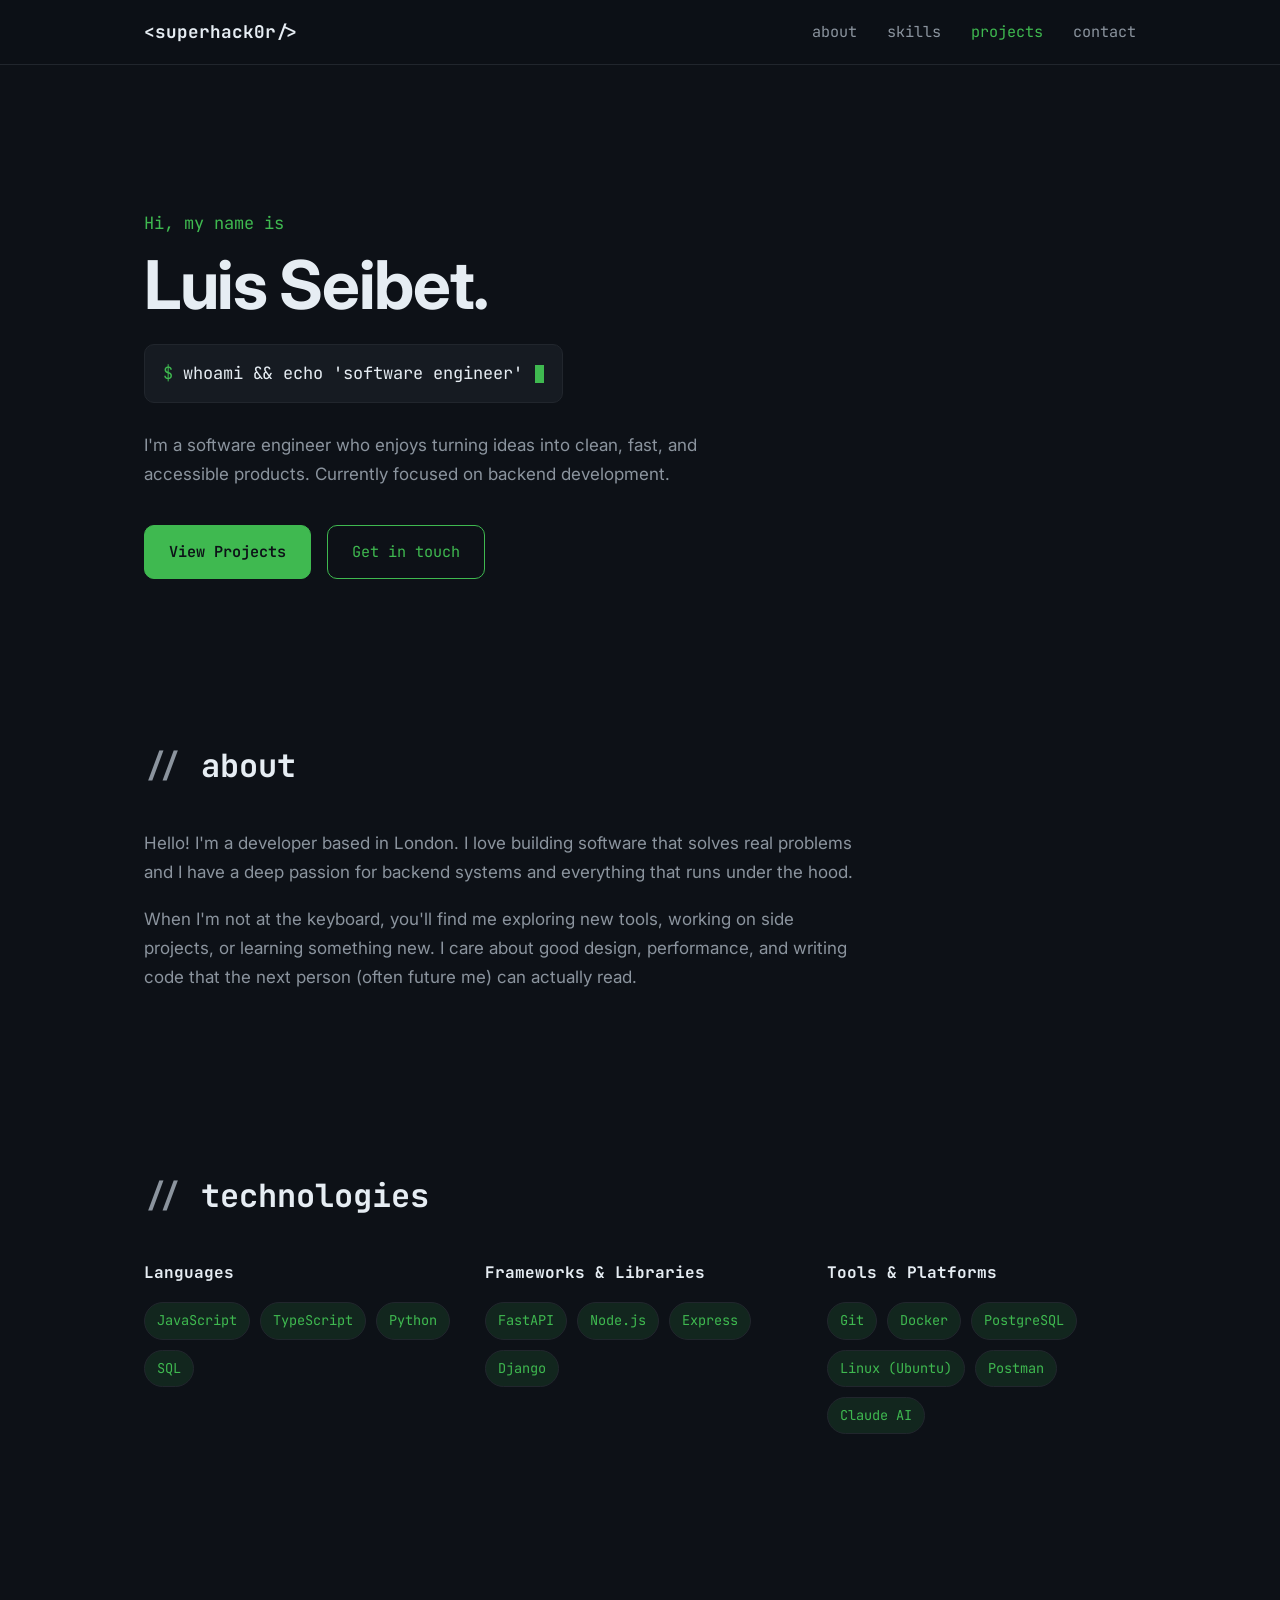
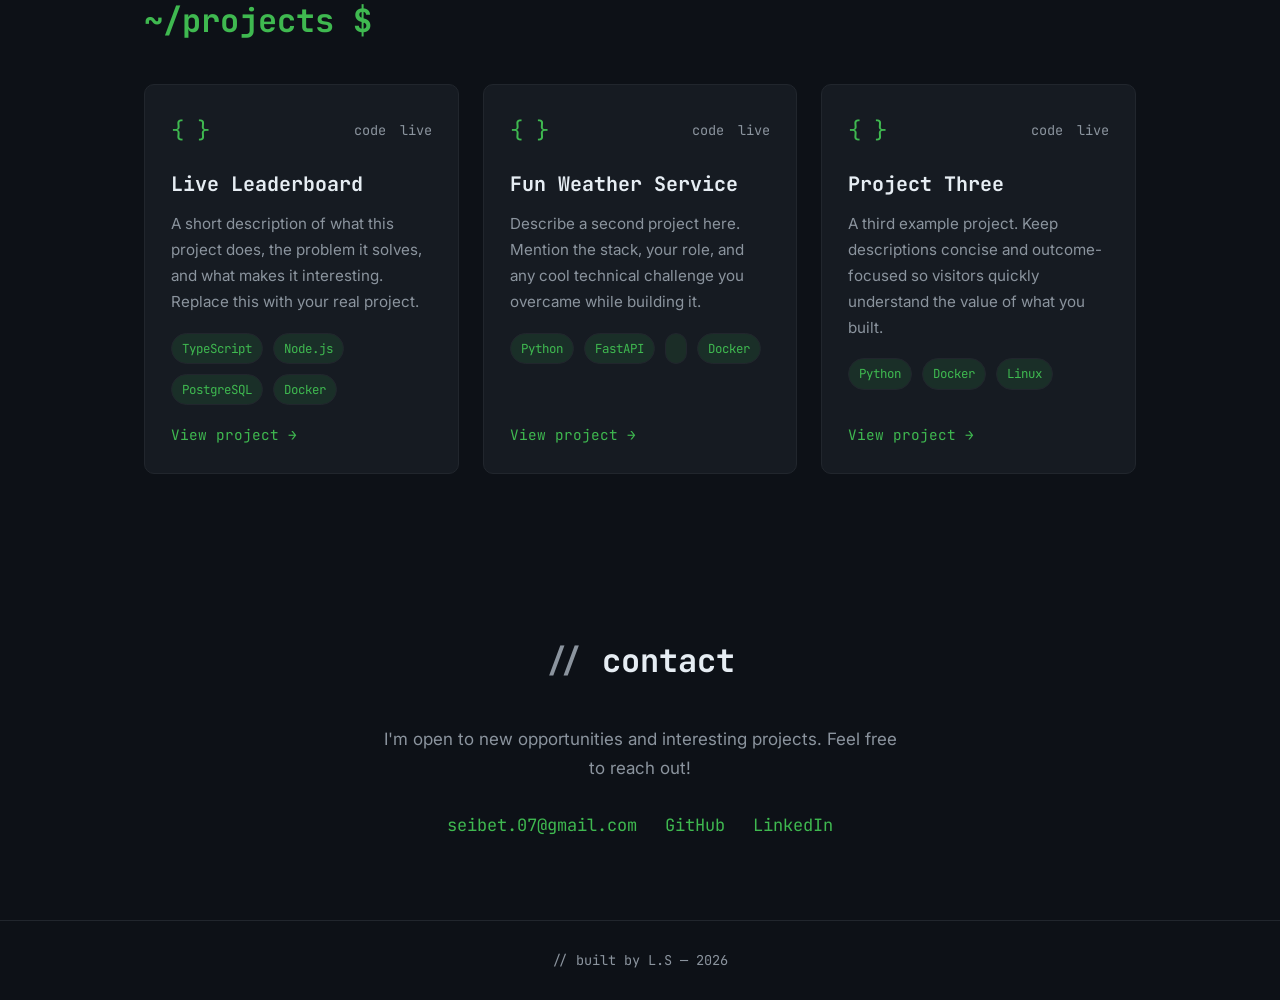
==== site/index.html @ 6b8f8c17 "Added docker compose file and Caddyfile to setup caddy." ====
<!DOCTYPE html>
<html lang="en">
<head>
  <meta charset="UTF-8" />
  <meta name="viewport" content="width=device-width, initial-scale=1.0" />
  <title>Luis Seibet — SWE Portfolio</title>
  <meta name="description" content="Portfolio of Your Name, a software developer building things for the web." />

  <!-- Monospace fonts for the retro-coding theme -->
  <link rel="preconnect" href="https://fonts.googleapis.com" />
  <link rel="preconnect" href="https://fonts.gstatic.com" crossorigin />
  <link href="https://fonts.googleapis.com/css2?family=JetBrains+Mono:wght@400;500;700&family=Inter:wght@400;500;600&display=swap" rel="stylesheet" />

  <link rel="stylesheet" href="style.css" />
</head>
<body>
  <!-- ===== Nav ===== -->
  <nav class="nav" aria-label="Primary">
    <div class="container nav__inner">
      <a href="#top" class="nav__logo">&lt;superhack0r/&gt;</a>

      <button class="nav__toggle" aria-label="Toggle navigation menu" aria-expanded="false" aria-controls="nav-menu">
        <span></span><span></span><span></span>
      </button>

      <ul class="nav__menu" id="nav-menu">
        <li><a href="#about">about</a></li>
        <li><a href="#skills">skills</a></li>
        <li><a href="#projects">projects</a></li>
        <li><a href="#contact">contact</a></li>
      </ul>
    </div>
  </nav>

  <!-- ===== Hero ===== -->
  <header class="hero" id="top">
    <div class="container">
      <p class="hero__greeting">Hi, my name is</p>
      <h1 class="hero__name">Luis Seibet.</h1>
      <h2 class="hero__tagline"></h2>

      <p class="hero__terminal">
        <span class="prompt">$</span>
        <span class="typed" data-typed="whoami &amp;&amp; echo 'software engineer'"></span><span class="cursor" aria-hidden="true"></span>
      </p>

      <p class="hero__intro">
        I'm a software engineer who enjoys turning ideas into clean, fast,
        and accessible products. Currently focused on backend development.
      </p>

      <div class="hero__cta">
        <a href="#projects" class="btn btn--primary">View Projects</a>
        <a href="#contact" class="btn btn--ghost">Get in touch</a>
      </div>
    </div>
  </header>

  <main>
    <!-- ===== About ===== -->
    <section class="section" id="about">
      <div class="container">
        <h2 class="section__title"><span class="comment">// </span>about</h2>
        <div class="about">
          <p>
            Hello! I'm a developer based in London. I love building
            software that solves real problems and I have a deep passion for backend systems 
            and everything that runs under the hood.
          </p>
          <p>
            When I'm not at the keyboard, you'll find me exploring new tools,
            working on side projects, or learning something new.
            I care about good design, performance, and writing code
            that the next person (often future me) can actually read.
          </p>
        </div>
      </div>
    </section>

    <!-- ===== Skills ===== -->
    <section class="section" id="skills">
      <div class="container">
        <h2 class="section__title"><span class="comment">// </span>technologies</h2>

        <div class="skills">
          <div class="skills__group">
            <h3 class="skills__heading">Languages</h3>
            <ul class="tags">
              <li class="tag">JavaScript</li>
              <li class="tag">TypeScript</li>
              <li class="tag">Python</li>
              <li class="tag">SQL</li>
            </ul>
          </div>

          <div class="skills__group">
            <h3 class="skills__heading">Frameworks &amp; Libraries</h3>
            <ul class="tags">
              <li class="tag">FastAPI</li>
              <li class="tag">Node.js</li>
              <li class="tag">Express</li>
              <li class="tag">Django</li>
            </ul>
          </div>

          <div class="skills__group">
            <h3 class="skills__heading">Tools &amp; Platforms</h3>
            <ul class="tags">
              <li class="tag">Git</li>
              <li class="tag">Docker</li>
              <li class="tag">PostgreSQL</li>
              <li class="tag">Linux (Ubuntu)</li>
              <li class="tag">Postman</li>
              <li class="tag">Claude AI</li>
            </ul>
          </div>
        </div>
      </div>
    </section>

    <!-- ===== Projects ===== -->
    <section class="section" id="projects">
      <div class="container">
        <h2 class="section__title"><span class="prompt">~/projects $</span></h2>

        <div class="projects">
          <!-- Project 1 -->
          <article class="card">
            <div class="card__top">
              <span class="card__icon" aria-hidden="true">{ }</span>
              <div class="card__links">
                <!-- Links left empty on purpose — fill these in -->
                <a href="#" aria-label="Source code" title="Source code">code</a>
                <a href="#" aria-label="Live demo" title="Live demo">live</a>
              </div>
            </div>
            <h3 class="card__title">Live Leaderboard</h3>
            <p class="card__desc">
              A short description of what this project does, the problem it solves,
              and what makes it interesting. Replace this with your real project.
            </p>
            <ul class="tags tags--small">
              <li class="tag">TypeScript</li>
              <li class="tag">Node.js</li>
              <li class="tag">PostgreSQL</li>
              <li class="tag">Docker</li>

            </ul>
            <a href="#" class="card__cta">View project &rarr;</a>
          </article>

          <!-- Project 2 -->
          <article class="card">
            <div class="card__top">
              <span class="card__icon" aria-hidden="true">{ }</span>
              <div class="card__links">
                <a href="#" aria-label="Source code" title="Source code">code</a>
                <a href="#" aria-label="Live demo" title="Live demo">live</a>
              </div>
            </div>
            <h3 class="card__title">Fun Weather Service</h3>
            <p class="card__desc">
              Describe a second project here. Mention the stack, your role, and any
              cool technical challenge you overcame while building it.
            </p>
            <ul class="tags tags--small">
              <li class="tag">Python</li>
              <li class="tag">FastAPI</li>
              <li class="tag"></li>
              <li class="tag">Docker</li>
            </ul>
            <a href="#" class="card__cta">View project &rarr;</a>
          </article>

          <!-- Project 3 -->
          <article class="card">
            <div class="card__top">
              <span class="card__icon" aria-hidden="true">{ }</span>
              <div class="card__links">
                <a href="#" aria-label="Source code" title="Source code">code</a>
                <a href="#" aria-label="Live demo" title="Live demo">live</a>
              </div>
            </div>
            <h3 class="card__title">Project Three</h3>
            <p class="card__desc">
              A third example project. Keep descriptions concise and outcome-focused
              so visitors quickly understand the value of what you built.
            </p>
            <ul class="tags tags--small">
              <li class="tag">Python</li>
              <li class="tag">Docker</li>
              <li class="tag">Linux</li>
            </ul>
            <a href="#" class="card__cta">View project &rarr;</a>
          </article>
        </div>
      </div>
    </section>

    <!-- ===== Contact ===== -->
    <section class="section section--contact" id="contact">
      <div class="container">
        <h2 class="section__title"><span class="comment">// </span>contact</h2>
        <p class="contact__lead">
          I'm open to new opportunities and interesting projects. Feel free to
          reach out!
        </p>
        <ul class="contact__links">
          <li><a href="mailto:seibet.07@gmail.com">seibet.07@gmail.com</a></li>
          <li><a href="https://github.com/Libelt-sudo" target="_blank" rel="noopener">GitHub</a></li>
          <li><a href="https://linkedin.com/in/luis-seibet-7b4734320" target="_blank" rel="noopener">LinkedIn</a></li>
        </ul>
      </div>
    </section>
  </main>

  <!-- ===== Footer ===== -->
  <footer class="footer">
    <div class="container">
      <p><span class="comment">// </span>built by L.S &mdash; <span id="year"></span></p>
    </div>
  </footer>

  <script src="script.js"></script>
</body>
</html>
---- site/style.css ----
/* ============================================================
   Portfolio — retro-coding dark theme
   Customize quickly via the CSS variables in :root below.
   ============================================================ */

:root {
  /* Colors */
  --bg:            #0d1117;   /* page background (near-black) */
  --bg-elevated:   #161b22;   /* cards / raised surfaces      */
  --border:        #21262d;   /* subtle borders               */
  --text:          #e6edf3;   /* primary text (soft off-white)*/
  --text-muted:    #8b949e;   /* secondary text               */
  --accent:        #3fb950;   /* terminal accent (green)      */
  --accent-soft:   rgba(63, 185, 80, 0.12);

  /* Type */
  --font-mono: "JetBrains Mono", ui-monospace, "SF Mono", Menlo, Consolas, monospace;
  --font-sans: "Inter", system-ui, -apple-system, Segoe UI, Roboto, sans-serif;

  /* Layout */
  --maxw: 1040px;
  --radius: 10px;
}

/* ---------- Reset / base ---------- */
*,
*::before,
*::after { box-sizing: border-box; }

html { scroll-behavior: smooth; scroll-padding-top: 80px; }

body {
  margin: 0;
  background: var(--bg);
  color: var(--text);
  font-family: var(--font-sans);
  font-size: 17px;
  line-height: 1.7;
  -webkit-font-smoothing: antialiased;
}

a { color: var(--accent); text-decoration: none; transition: color .15s ease, opacity .15s ease; }
a:hover { opacity: .8; }

ul { list-style: none; margin: 0; padding: 0; }

:focus-visible {
  outline: 2px solid var(--accent);
  outline-offset: 3px;
  border-radius: 4px;
}

.container {
  width: 100%;
  max-width: var(--maxw);
  margin-inline: auto;
  padding-inline: 24px;
}

/* ---------- Nav ---------- */
.nav {
  position: sticky;
  top: 0;
  z-index: 50;
  background: rgba(13, 17, 23, 0.8);
  backdrop-filter: blur(10px);
  border-bottom: 1px solid var(--border);
}

.nav__inner {
  display: flex;
  align-items: center;
  justify-content: space-between;
  height: 64px;
}

.nav__logo {
  font-family: var(--font-mono);
  font-weight: 700;
  font-size: 1.1rem;
  color: var(--text);
}
.nav__logo:hover { color: var(--accent); opacity: 1; }

.nav__menu {
  display: flex;
  gap: 28px;
  font-family: var(--font-mono);
  font-size: .95rem;
}
.nav__menu a { color: var(--text-muted); }
.nav__menu a::before { content: ""; color: var(--accent); margin-right: 2px; }
.nav__menu a:hover,
.nav__menu a.is-active { color: var(--accent); opacity: 1; }

.nav__toggle {
  display: none;
  flex-direction: column;
  gap: 5px;
  background: none;
  border: 0;
  cursor: pointer;
  padding: 8px;
}
.nav__toggle span {
  width: 24px;
  height: 2px;
  background: var(--text);
  transition: transform .25s ease, opacity .25s ease;
}

/* ---------- Hero ---------- */
.hero {
  padding: clamp(80px, 16vh, 160px) 0 80px;
}
.hero__greeting {
  font-family: var(--font-mono);
  color: var(--accent);
  margin: 0 0 12px;
}
.hero__name {
  font-size: clamp(2.4rem, 7vw, 4.2rem);
  line-height: 1.05;
  margin: 0;
  font-weight: 700;
  letter-spacing: -0.02em;
}
.hero__tagline {
  font-size: clamp(1.5rem, 5vw, 3rem);
  line-height: 1.1;
  margin: 6px 0 24px;
  color: var(--text-muted);
  font-weight: 600;
}
.hero__terminal {
  font-family: var(--font-mono);
  background: var(--bg-elevated);
  border: 1px solid var(--border);
  border-radius: var(--radius);
  padding: 14px 18px;
  display: inline-flex;
  align-items: center;
  gap: 10px;
  max-width: 100%;
  margin: 0 0 28px;
}
.prompt { color: var(--accent); font-family: var(--font-mono); }
.typed { white-space: pre; }
.cursor {
  display: inline-block;
  width: 9px;
  height: 1.1em;
  background: var(--accent);
  margin-left: 2px;
  animation: blink 1s steps(1) infinite;
}
@keyframes blink { 50% { opacity: 0; } }

.hero__intro {
  max-width: 560px;
  color: var(--text-muted);
  margin: 0 0 36px;
}

.hero__cta { display: flex; flex-wrap: wrap; gap: 16px; }

/* ---------- Buttons ---------- */
.btn {
  font-family: var(--font-mono);
  font-size: .95rem;
  padding: 13px 24px;
  border-radius: var(--radius);
  border: 1px solid var(--accent);
  transition: background .18s ease, transform .12s ease, opacity .18s ease;
}
.btn:hover { opacity: 1; transform: translateY(-2px); }
.btn--primary { background: var(--accent); color: var(--bg); font-weight: 600; }
.btn--primary:hover { background: var(--accent); }
.btn--ghost { background: transparent; color: var(--accent); }
.btn--ghost:hover { background: var(--accent-soft); }

/* ---------- Sections ---------- */
.section { padding: 80px 0; }

.section__title {
  font-family: var(--font-mono);
  font-size: clamp(1.4rem, 4vw, 2rem);
  margin: 0 0 36px;
  font-weight: 700;
}
.comment { color: var(--text-muted); }
.section__title .prompt { color: var(--accent); }

.about p { max-width: 720px; color: var(--text-muted); }
.about p + p { margin-top: 18px; }

/* ---------- Skills ---------- */
.skills {
  display: grid;
  grid-template-columns: repeat(auto-fit, minmax(260px, 1fr));
  gap: 32px;
}
.skills__heading {
  font-family: var(--font-mono);
  font-size: 1rem;
  color: var(--text);
  margin: 0 0 16px;
}

.tags { display: flex; flex-wrap: wrap; gap: 10px; }
.tag {
  font-family: var(--font-mono);
  font-size: .85rem;
  color: var(--accent);
  background: var(--accent-soft);
  border: 1px solid var(--border);
  padding: 6px 12px;
  border-radius: 999px;
}
.tags--small .tag { font-size: .78rem; padding: 4px 10px; }

/* ---------- Projects ---------- */
.projects {
  display: grid;
  grid-template-columns: repeat(auto-fill, minmax(300px, 1fr));
  gap: 24px;
}
.card {
  background: var(--bg-elevated);
  border: 1px solid var(--border);
  border-radius: var(--radius);
  padding: 26px;
  display: flex;
  flex-direction: column;
  transition: transform .18s ease, border-color .18s ease;
}
.card:hover { transform: translateY(-6px); border-color: var(--accent); }

.card__top {
  display: flex;
  align-items: center;
  justify-content: space-between;
  margin-bottom: 18px;
}
.card__icon {
  font-family: var(--font-mono);
  color: var(--accent);
  font-size: 1.4rem;
}
.card__links {
  display: flex;
  gap: 14px;
  font-family: var(--font-mono);
  font-size: .85rem;
}
.card__links a { color: var(--text-muted); }
.card__links a:hover { color: var(--accent); opacity: 1; }

.card__title {
  font-family: var(--font-mono);
  font-size: 1.25rem;
  margin: 0 0 10px;
}
.card__desc { color: var(--text-muted); margin: 0 0 18px; font-size: .95rem; }
.card .tags { margin-bottom: 18px; }

.card__cta {
  font-family: var(--font-mono);
  font-size: .9rem;
  margin-top: auto;
}

/* ---------- Contact ---------- */
.section--contact { text-align: center; }
.contact__lead {
  max-width: 520px;
  margin: 0 auto 28px;
  color: var(--text-muted);
}
.contact__links {
  display: flex;
  flex-wrap: wrap;
  justify-content: center;
  gap: 28px;
  font-family: var(--font-mono);
}

/* ---------- Footer ---------- */
.footer {
  border-top: 1px solid var(--border);
  padding: 28px 0;
  text-align: center;
}
.footer p {
  font-family: var(--font-mono);
  font-size: .85rem;
  color: var(--text-muted);
  margin: 0;
}

/* ---------- Responsive ---------- */
@media (max-width: 720px) {
  .nav__toggle { display: flex; }

  .nav__menu {
    position: absolute;
    top: 64px;
    left: 0;
    right: 0;
    flex-direction: column;
    gap: 0;
    background: var(--bg-elevated);
    border-bottom: 1px solid var(--border);
    max-height: 0;
    overflow: hidden;
    transition: max-height .3s ease;
  }
  .nav__menu.is-open { max-height: 320px; }
  .nav__menu li { width: 100%; }
  .nav__menu a {
    display: block;
    padding: 16px 24px;
    border-top: 1px solid var(--border);
  }

  /* Hamburger -> X when open */
  .nav__toggle[aria-expanded="true"] span:nth-child(1) { transform: translateY(7px) rotate(45deg); }
  .nav__toggle[aria-expanded="true"] span:nth-child(2) { opacity: 0; }
  .nav__toggle[aria-expanded="true"] span:nth-child(3) { transform: translateY(-7px) rotate(-45deg); }

  .section { padding: 60px 0; }
}

@media (prefers-reduced-motion: reduce) {
  html { scroll-behavior: auto; }
  .cursor { animation: none; }
  * { transition: none !important; }
}
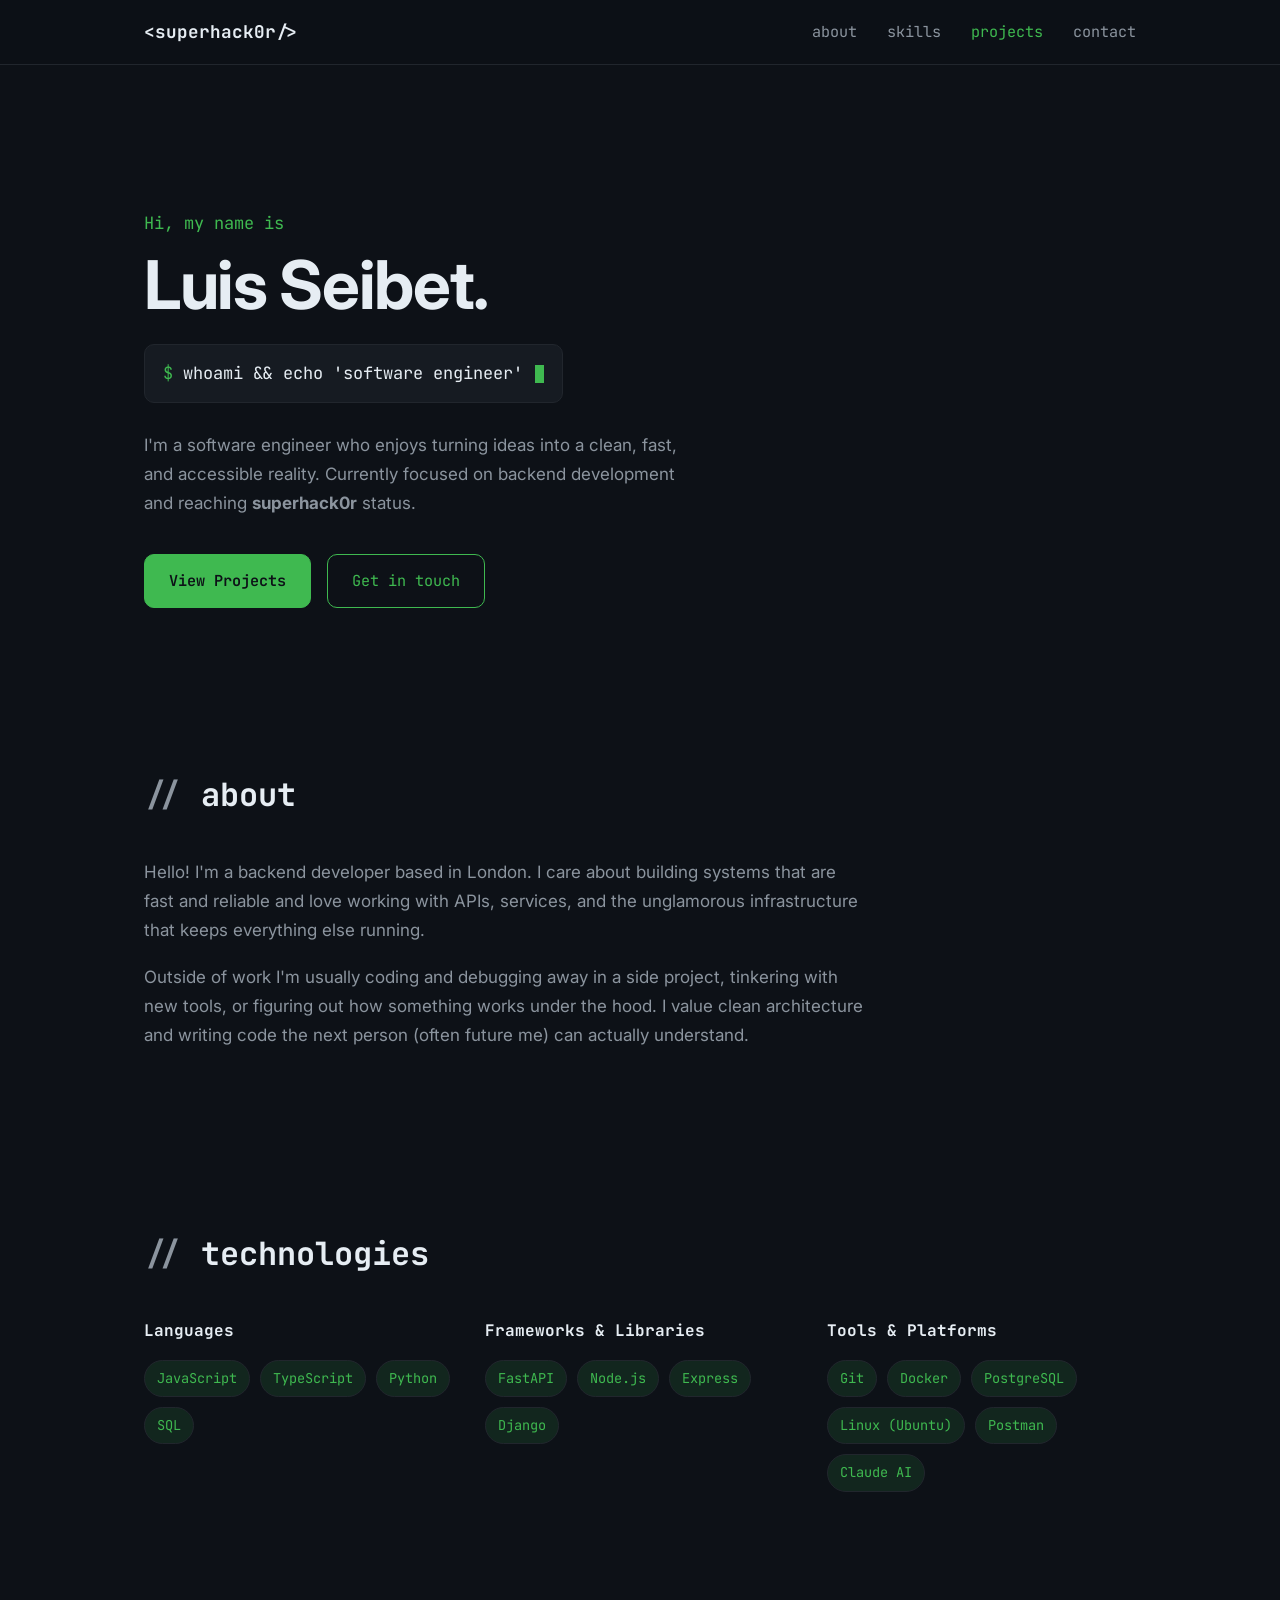
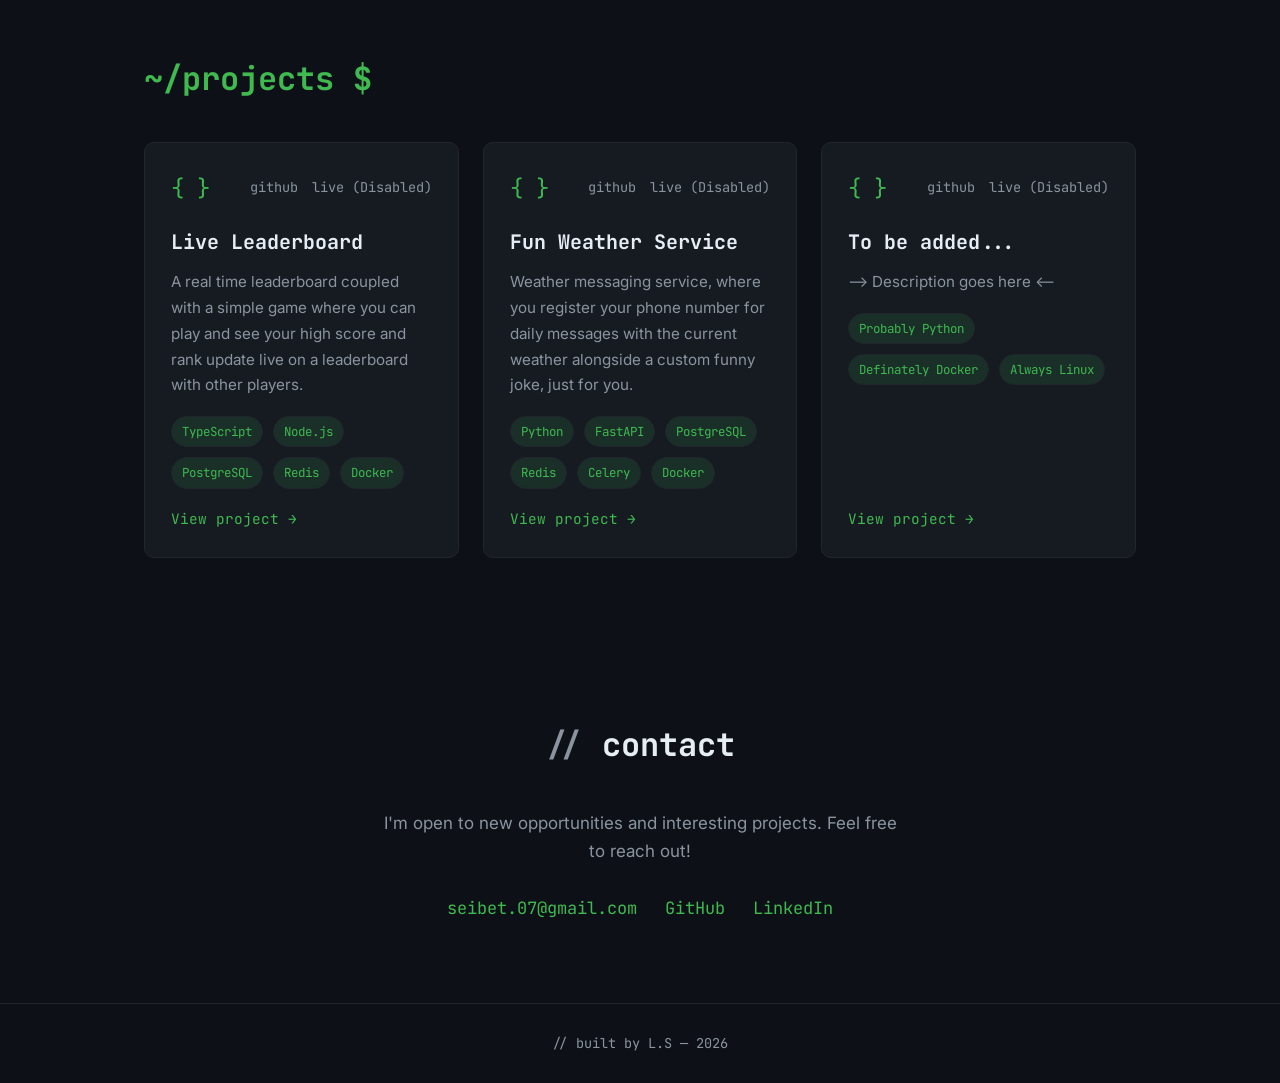
==== commit aaec9228: "added to html" ====
--- a/site/index.html
+++ b/site/index.html
@@ -45,8 +45,8 @@
       </p>
 
       <p class="hero__intro">
-        I'm a software engineer who enjoys turning ideas into clean, fast,
-        and accessible products. Currently focused on backend development.
+        I'm a software engineer who enjoys turning ideas into a clean, fast,
+        and accessible reality. Currently focused on backend development and reaching <strong>superhack0r</strong> status.
       </p>
 
       <div class="hero__cta">
@@ -57,21 +57,22 @@
   </header>
 
   <main>
-    <!-- ===== About ===== -->
+      <!-- ===== About ===== -->
     <section class="section" id="about">
       <div class="container">
         <h2 class="section__title"><span class="comment">// </span>about</h2>
         <div class="about">
           <p>
-            Hello! I'm a developer based in London. I love building
-            software that solves real problems and I have a deep passion for backend systems 
-            and everything that runs under the hood.
+                      Hello! I'm a backend developer based in London. I care about
+                      building systems that are fast and reliable and love working with
+                      APIs, services, and the unglamorous infrastructure that
+                      keeps everything else running.
           </p>
           <p>
-            When I'm not at the keyboard, you'll find me exploring new tools,
-            working on side projects, or learning something new.
-            I care about good design, performance, and writing code
-            that the next person (often future me) can actually read.
+                      Outside of work I'm usually coding and debugging away in a side project, tinkering
+                      with new tools, or figuring out how something works under the
+                      hood. I value clean architecture and writing
+                      code the next person (often future me) can actually understand.
           </p>
         </div>
       </div>
@@ -130,19 +131,20 @@
               <span class="card__icon" aria-hidden="true">{ }</span>
               <div class="card__links">
                 <!-- Links left empty on purpose — fill these in -->
-                <a href="#" aria-label="Source code" title="Source code">code</a>
-                <a href="#" aria-label="Live demo" title="Live demo">live</a>
+                <a href="https://github.com/Libelt-sudo/realtime_leaderboard_backend" aria-label="Source code" title="Source code">github</a>
+                <a href="#" aria-label="Live demo" title="Live demo">live (Disabled)</a>
               </div>
             </div>
             <h3 class="card__title">Live Leaderboard</h3>
             <p class="card__desc">
-              A short description of what this project does, the problem it solves,
-              and what makes it interesting. Replace this with your real project.
+              A real time leaderboard coupled with a simple game where you can play 
+              and see your high score and rank update live on a leaderboard with other players.
             </p>
             <ul class="tags tags--small">
               <li class="tag">TypeScript</li>
               <li class="tag">Node.js</li>
               <li class="tag">PostgreSQL</li>
+              <li class="tag">Redis</li>
               <li class="tag">Docker</li>
 
             </ul>
@@ -154,19 +156,22 @@
             <div class="card__top">
               <span class="card__icon" aria-hidden="true">{ }</span>
               <div class="card__links">
-                <a href="#" aria-label="Source code" title="Source code">code</a>
-                <a href="#" aria-label="Live demo" title="Live demo">live</a>
+                <a href="https://github.com/Libelt-sudo/fun_weather_backend" aria-label="Source code" title="Source code">github</a>
+                <a href="#" aria-label="Live demo" title="Live demo">live (Disabled)</a>
               </div>
             </div>
             <h3 class="card__title">Fun Weather Service</h3>
             <p class="card__desc">
-              Describe a second project here. Mention the stack, your role, and any
-              cool technical challenge you overcame while building it.
+              Weather messaging service, where you register 
+              your phone number for daily messages with the current weather alongside a custom funny joke, 
+              just for you.
             </p>
             <ul class="tags tags--small">
               <li class="tag">Python</li>
               <li class="tag">FastAPI</li>
-              <li class="tag"></li>
+              <li class="tag">PostgreSQL</li>
+              <li class="tag">Redis</li>
+              <li class="tag">Celery</li>
               <li class="tag">Docker</li>
             </ul>
             <a href="#" class="card__cta">View project &rarr;</a>
@@ -177,19 +182,18 @@
             <div class="card__top">
               <span class="card__icon" aria-hidden="true">{ }</span>
               <div class="card__links">
-                <a href="#" aria-label="Source code" title="Source code">code</a>
-                <a href="#" aria-label="Live demo" title="Live demo">live</a>
+                <a href="#" aria-label="Source code" title="Source code">github</a>
+                <a href="#" aria-label="Live demo" title="Live demo">live (Disabled)</a>
               </div>
             </div>
-            <h3 class="card__title">Project Three</h3>
+            <h3 class="card__title">To be added...</h3>
             <p class="card__desc">
-              A third example project. Keep descriptions concise and outcome-focused
-              so visitors quickly understand the value of what you built.
+              --> Description goes here <--
             </p>
             <ul class="tags tags--small">
-              <li class="tag">Python</li>
-              <li class="tag">Docker</li>
-              <li class="tag">Linux</li>
+              <li class="tag">Probably Python</li>
+              <li class="tag">Definately Docker</li>
+              <li class="tag">Always Linux</li>
             </ul>
             <a href="#" class="card__cta">View project &rarr;</a>
           </article>
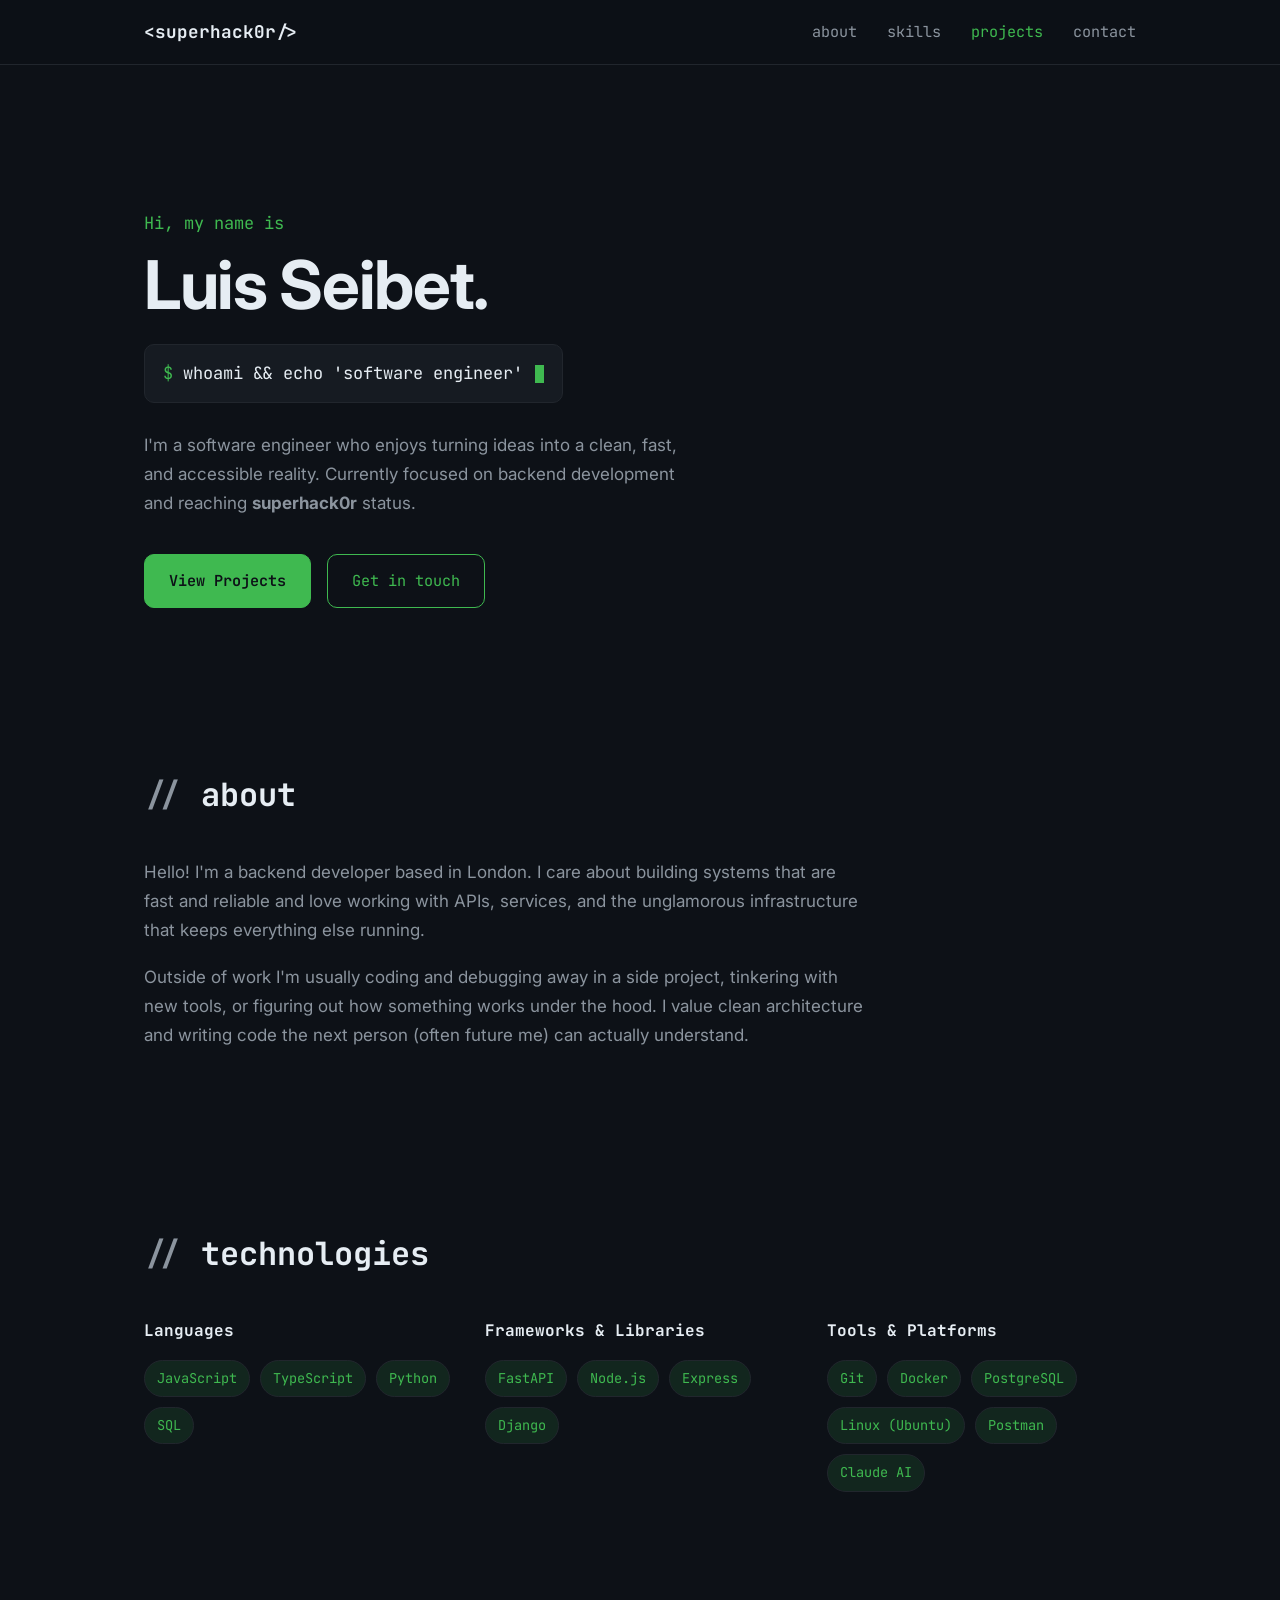
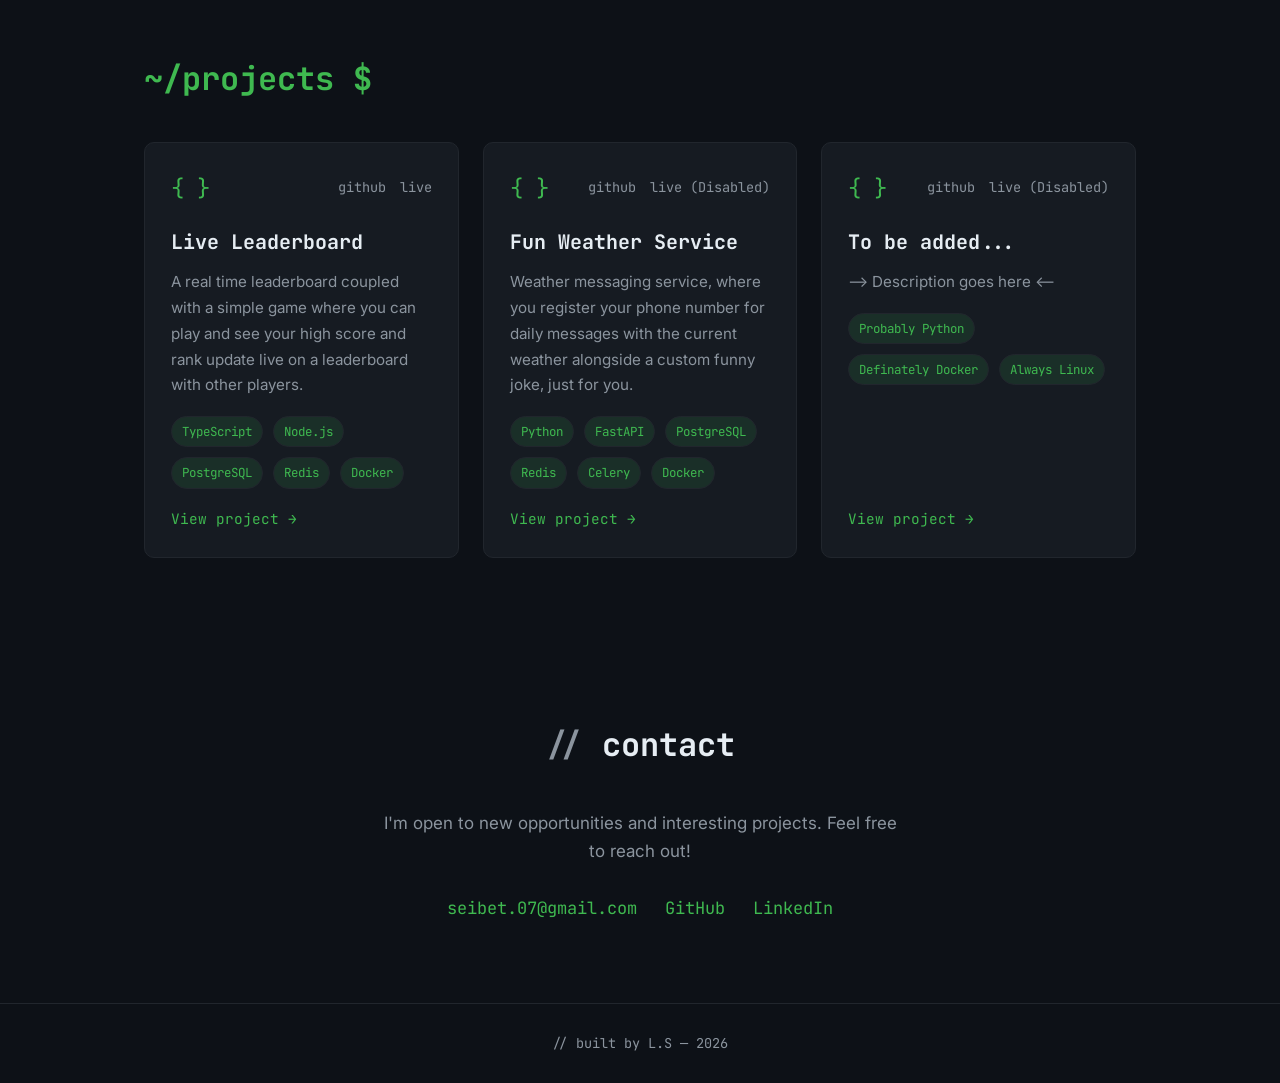
==== commit 890b2dc3: "added link to leaderboard in the projects section." ====
--- a/site/index.html
+++ b/site/index.html
@@ -132,7 +132,7 @@
               <div class="card__links">
                 <!-- Links left empty on purpose — fill these in -->
                 <a href="https://github.com/Libelt-sudo/realtime_leaderboard_backend" aria-label="Source code" title="Source code">github</a>
-                <a href="#" aria-label="Live demo" title="Live demo">live (Disabled)</a>
+                <a href="https://leaderboard.luis-seibet.com" aria-label="Live demo" title="Live demo">live</a>
               </div>
             </div>
             <h3 class="card__title">Live Leaderboard</h3>
@@ -148,7 +148,7 @@
               <li class="tag">Docker</li>
 
             </ul>
-            <a href="#" class="card__cta">View project &rarr;</a>
+            <a href="https://leaderboard.luis-seibet.com" class="card__cta">View project &rarr;</a>
           </article>
 
           <!-- Project 2 -->
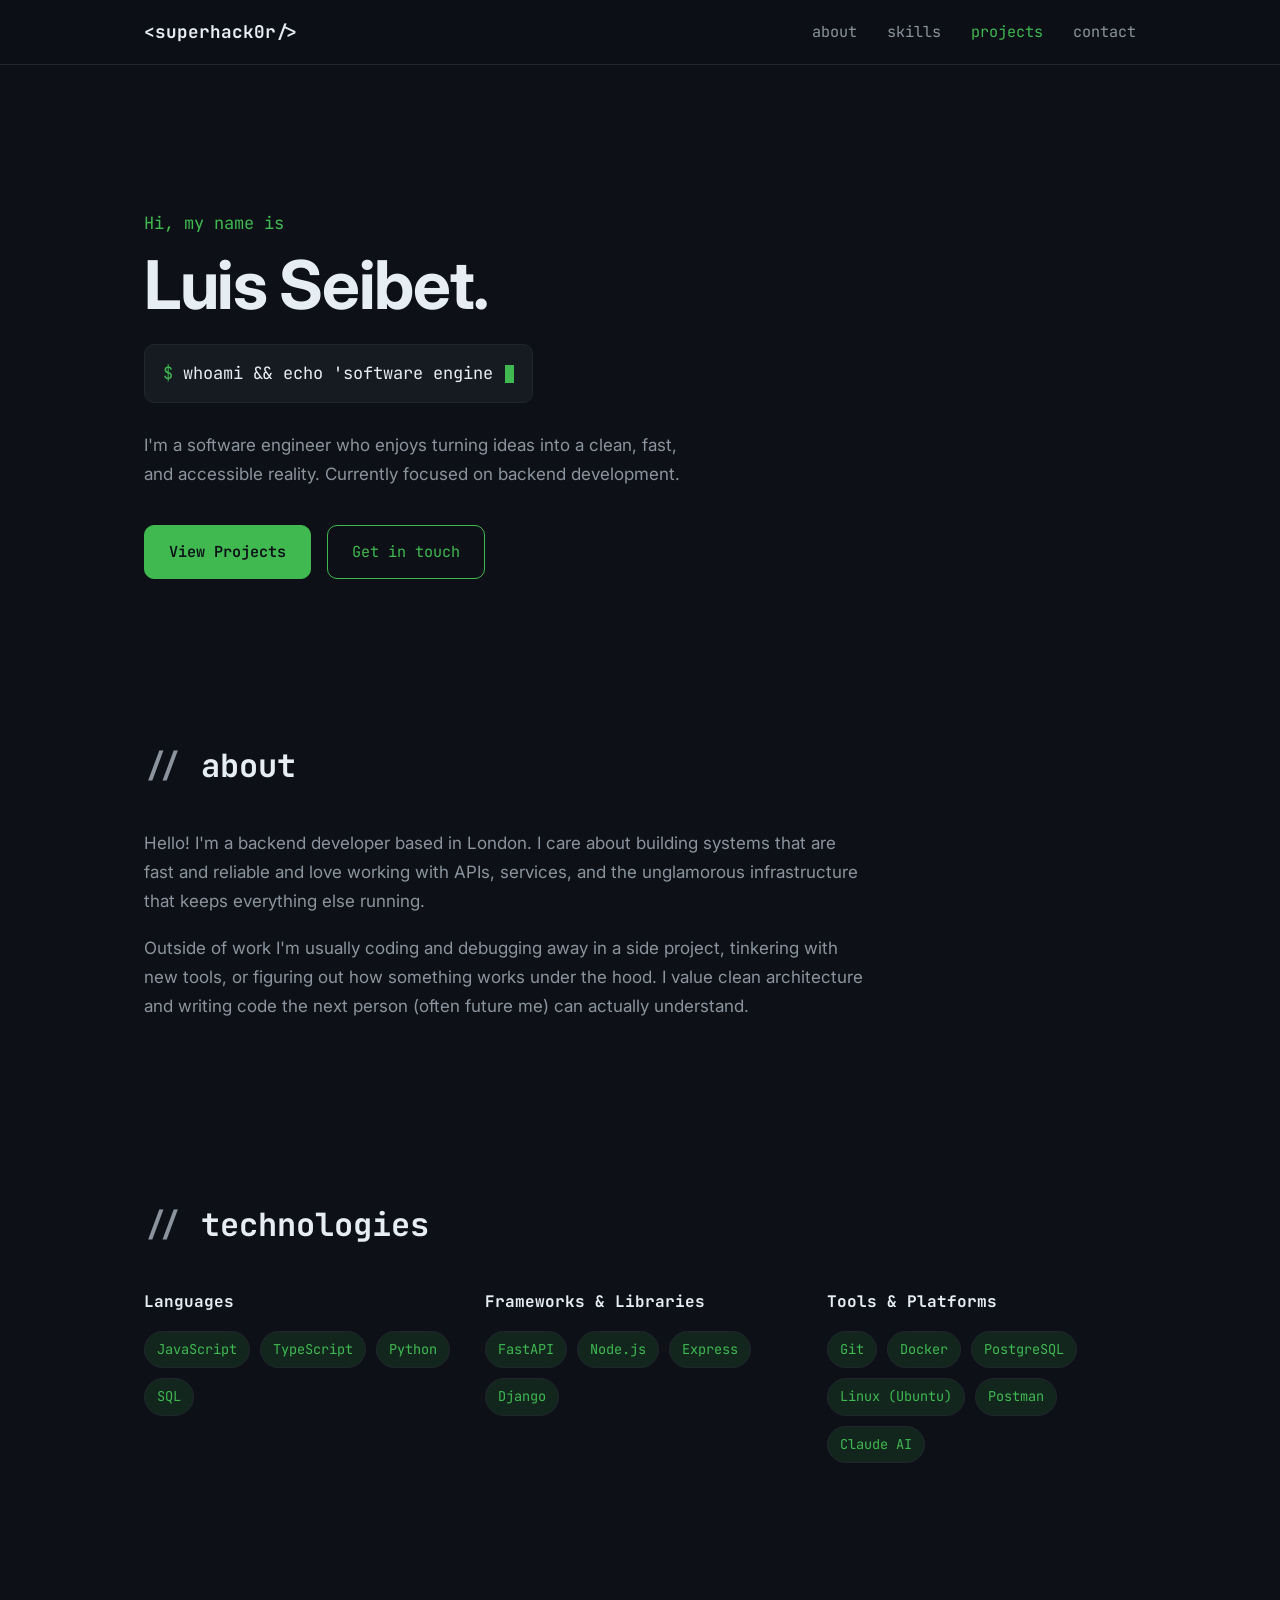
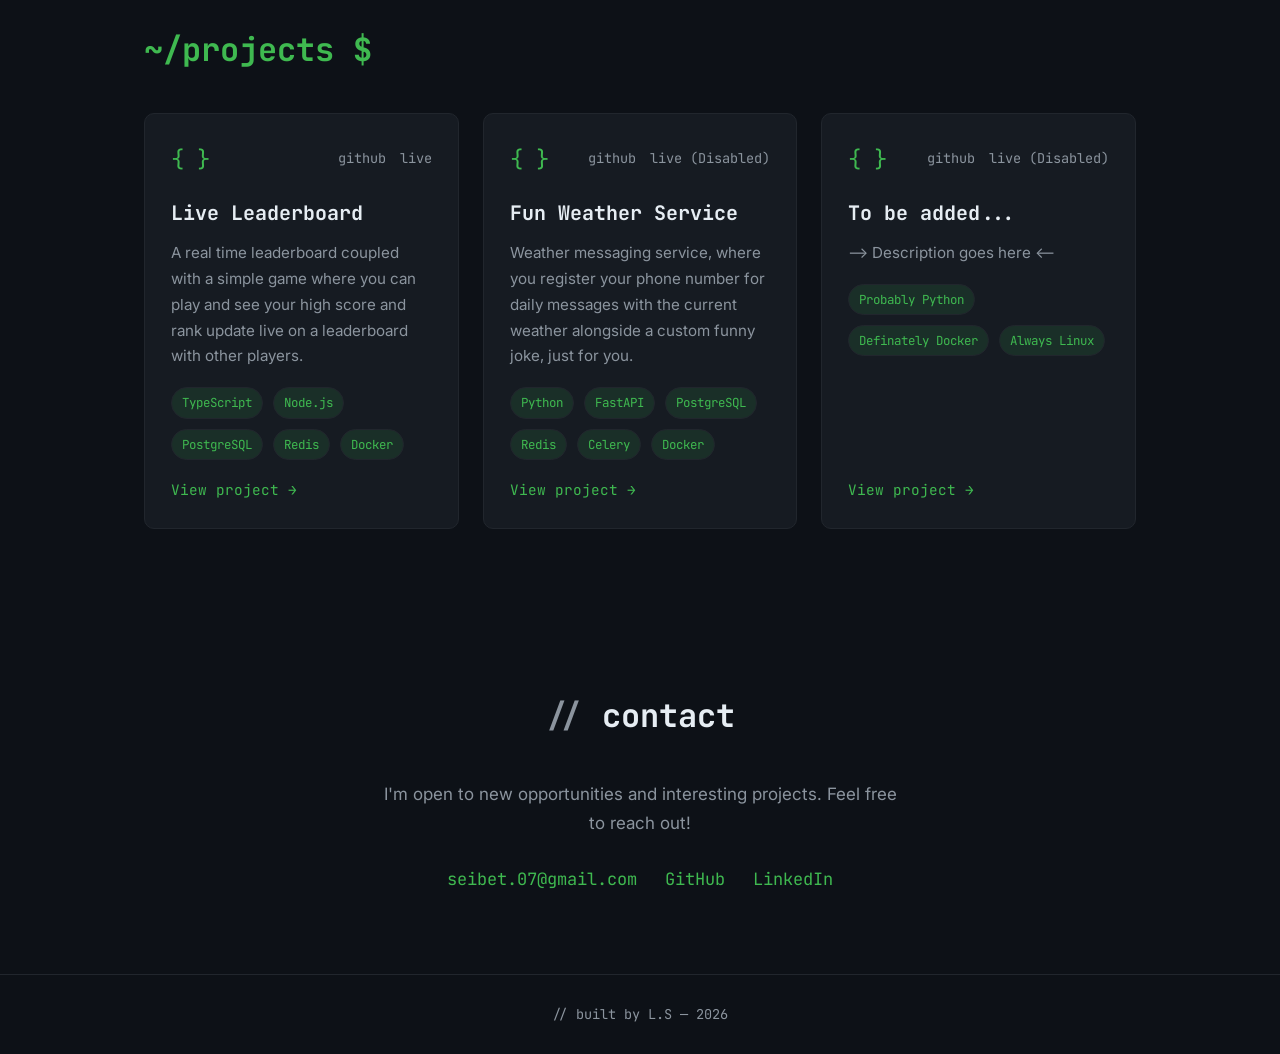
==== commit 35265967: "chagned some things in index.html." ====
--- a/site/index.html
+++ b/site/index.html
@@ -3,7 +3,7 @@
 <head>
   <meta charset="UTF-8" />
   <meta name="viewport" content="width=device-width, initial-scale=1.0" />
-  <title>Luis Seibet — SWE Portfolio</title>
+  <title>Luis Seibet — A dev with a dream</title>
   <meta name="description" content="Portfolio of Your Name, a software developer building things for the web." />
 
   <!-- Monospace fonts for the retro-coding theme -->
@@ -46,7 +46,7 @@
 
       <p class="hero__intro">
         I'm a software engineer who enjoys turning ideas into a clean, fast,
-        and accessible reality. Currently focused on backend development and reaching <strong>superhack0r</strong> status.
+        and accessible reality. Currently focused on backend development.
       </p>
 
       <div class="hero__cta">
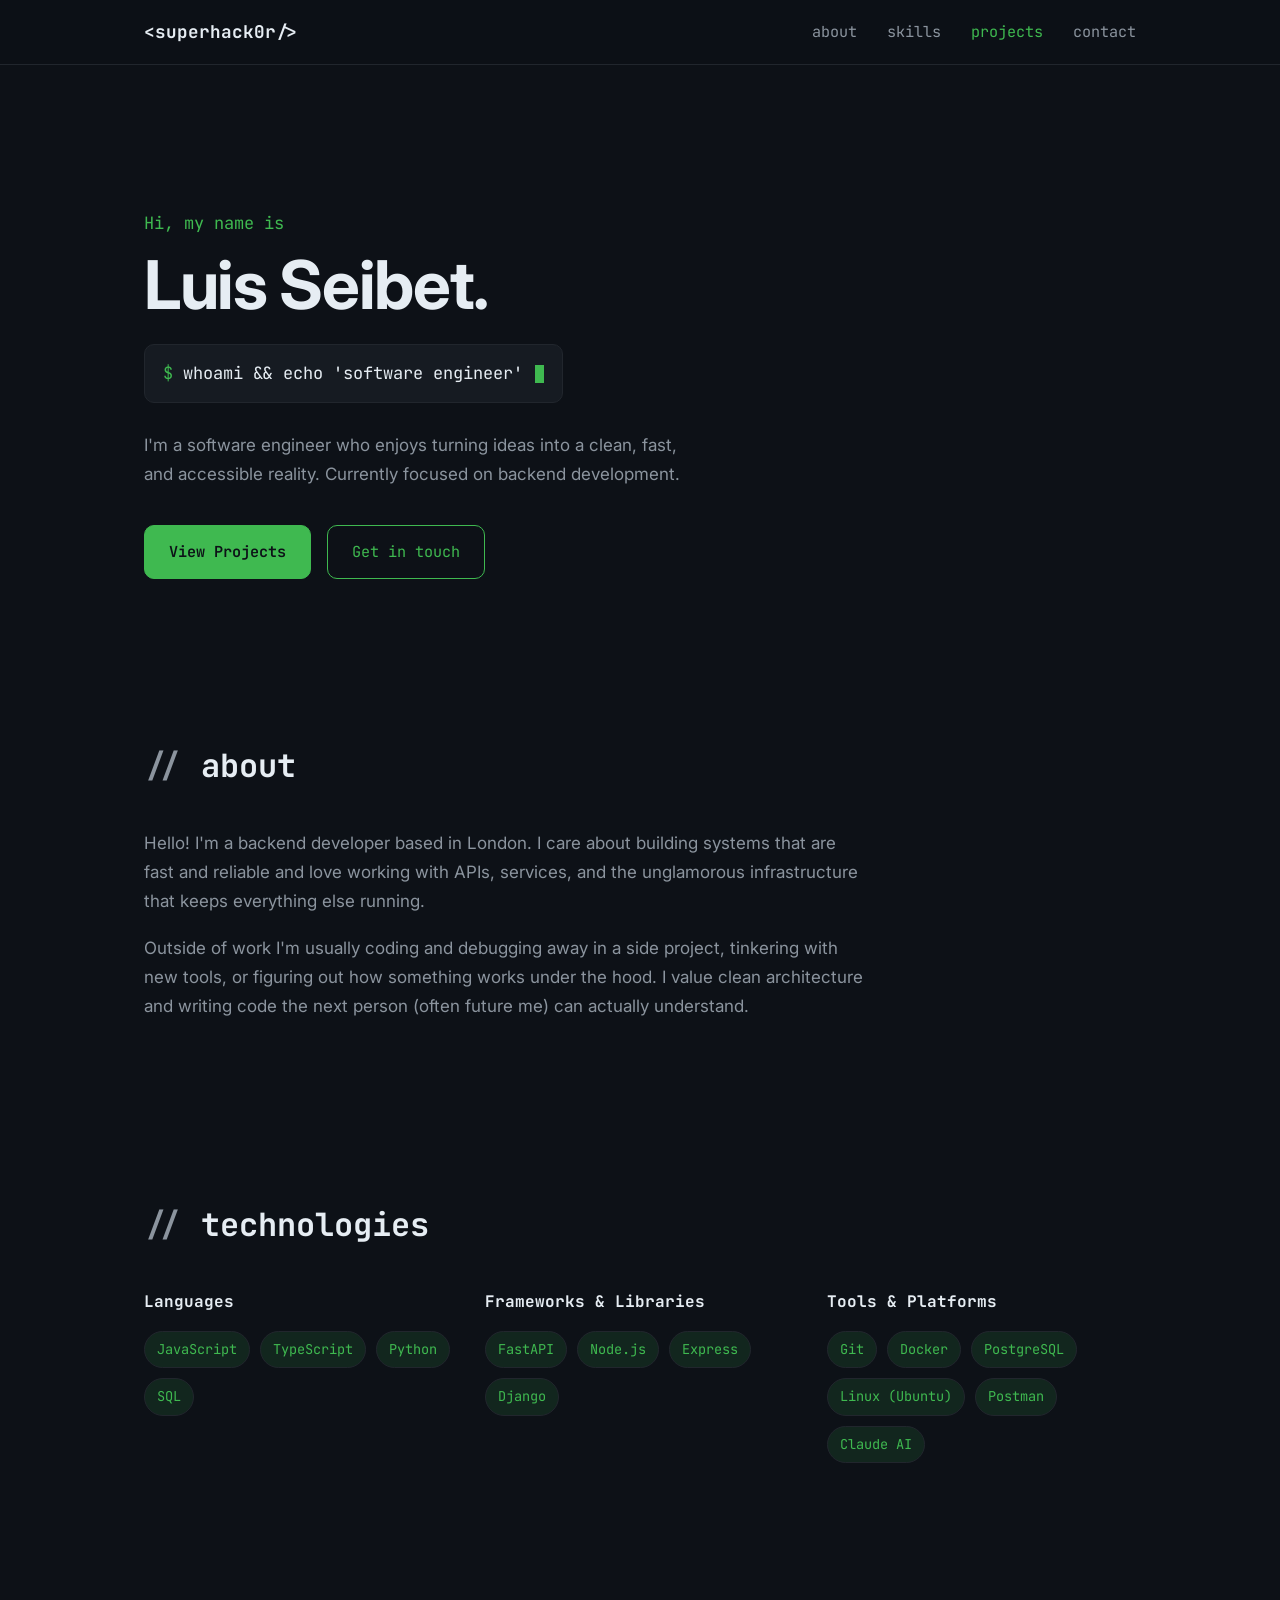
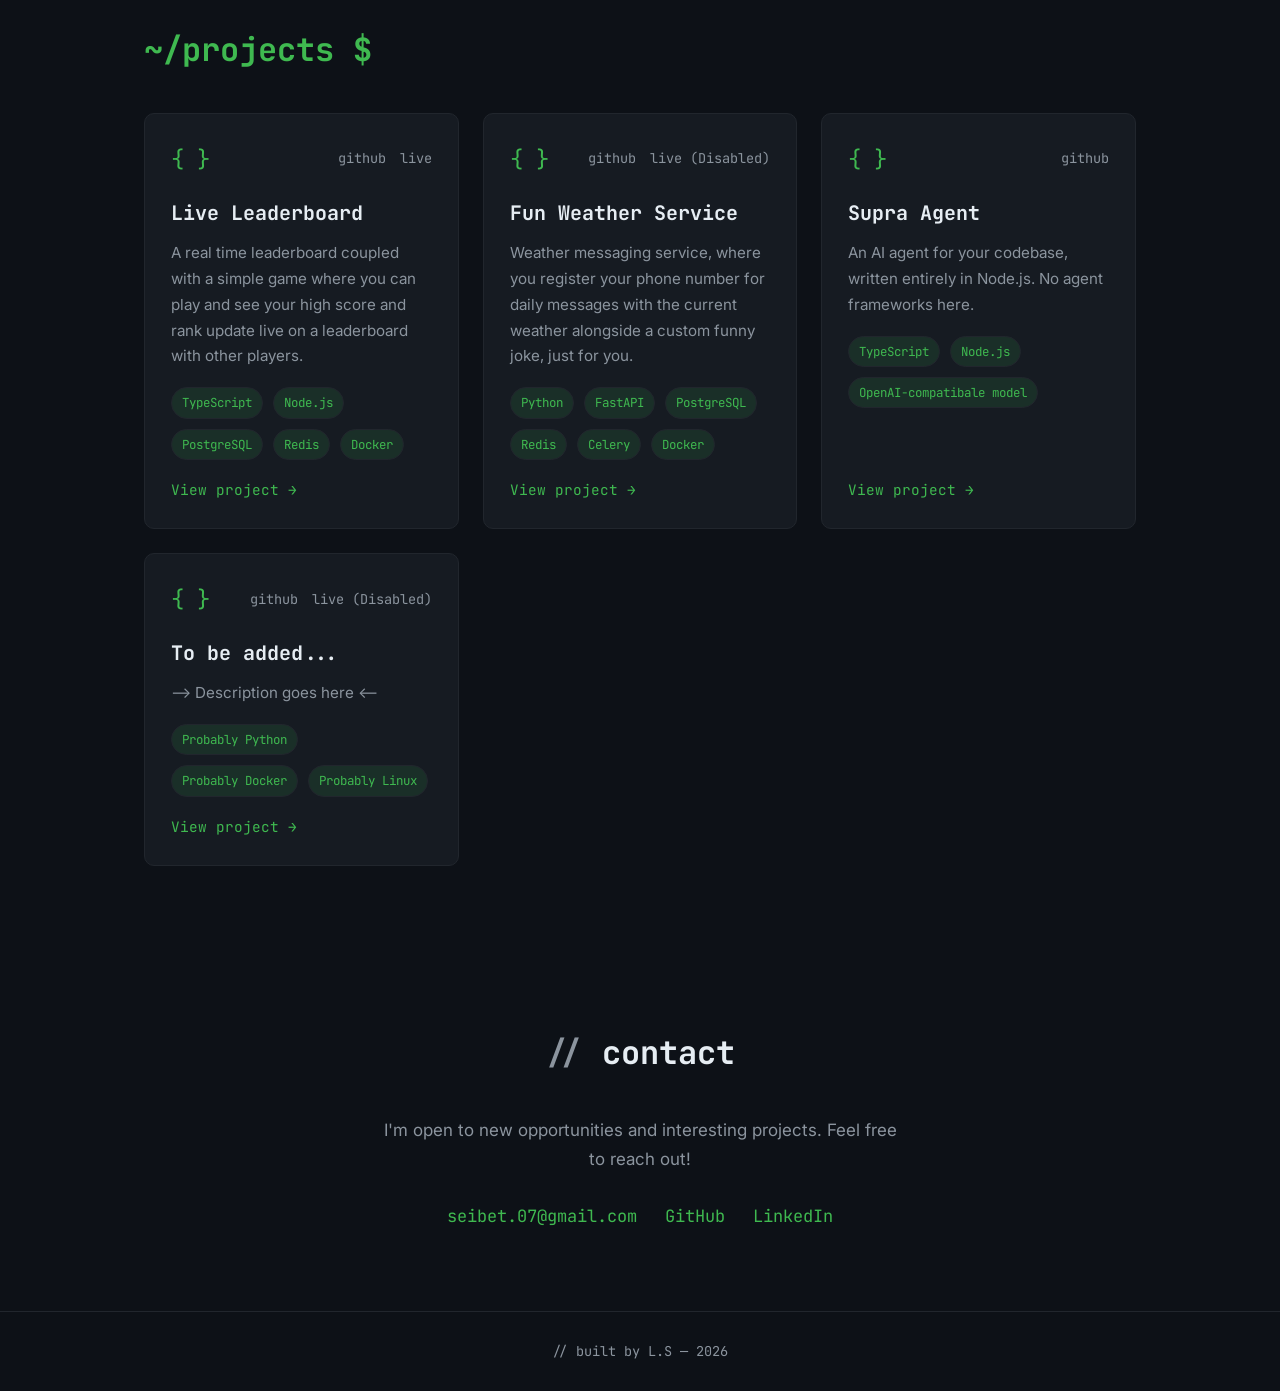
==== commit cf65a6a4: "Add supra-agent to project roster" ====
--- a/site/index.html
+++ b/site/index.html
@@ -177,6 +177,26 @@
             <a href="#" class="card__cta">View project &rarr;</a>
           </article>
 
+
+          <article class="card">
+            <div class="card__top">
+              <span class="card__icon" aria-hidden="true">{ }</span>
+              <div class="card__links">
+                <a href="https://github.com/Libelt-sudo/supra-agent" aria-label="Source code" title="Source code">github</a>
+              </div>
+            </div>
+            <h3 class="card__title">Supra Agent</h3>
+            <p class="card__desc">
+                An AI agent for your codebase, written entirely in Node.js. No agent frameworks here.
+            </p>
+            <ul class="tags tags--small">
+              <li class="tag">TypeScript</li>
+              <li class="tag">Node.js</li>
+              <li class="tag">OpenAI-compatibale model</li>
+            </ul>
+            <a href="https://github.com/Libelt-sudo/supra-agent" class="card__cta">View project &rarr;</a>
+          </article>
+
           <!-- Project 3 -->
           <article class="card">
             <div class="card__top">
@@ -192,8 +212,8 @@
             </p>
             <ul class="tags tags--small">
               <li class="tag">Probably Python</li>
-              <li class="tag">Definately Docker</li>
-              <li class="tag">Always Linux</li>
+              <li class="tag">Probably Docker</li>
+              <li class="tag">Probably Linux</li>
             </ul>
             <a href="#" class="card__cta">View project &rarr;</a>
           </article>
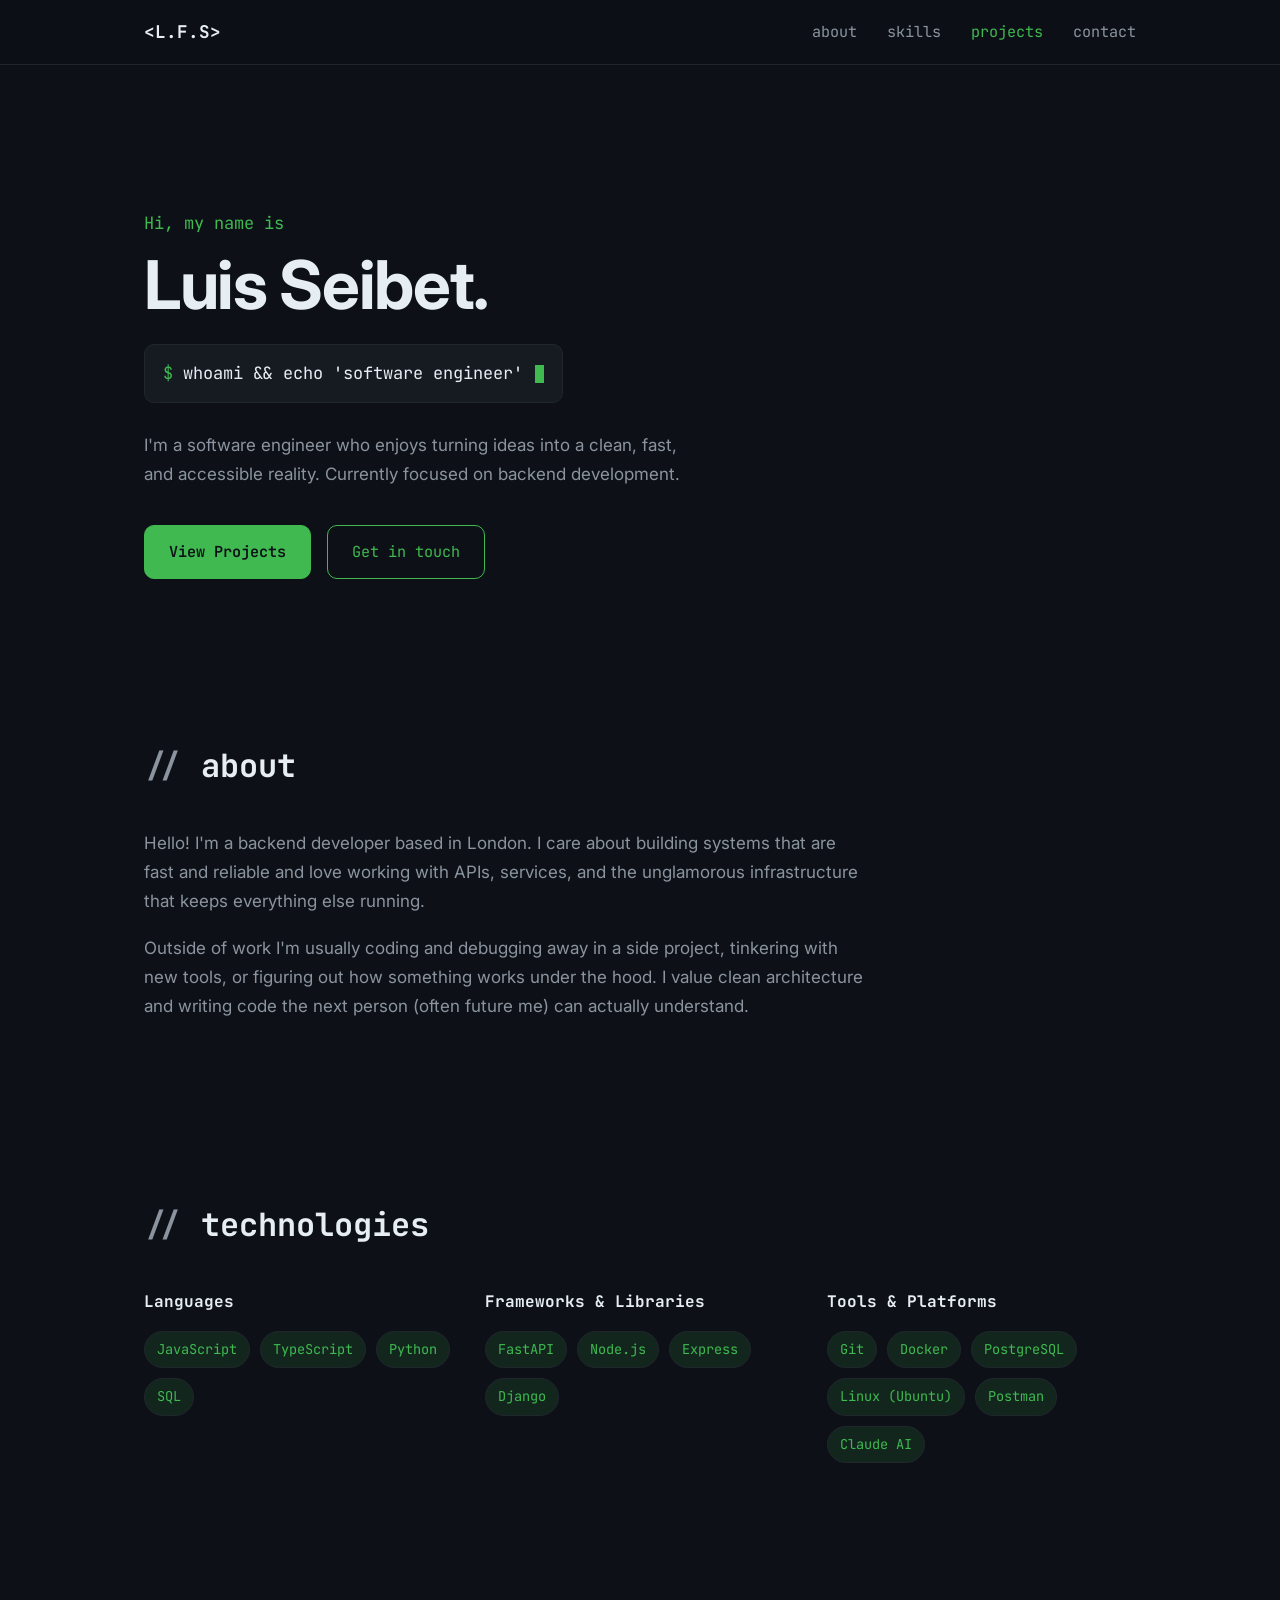
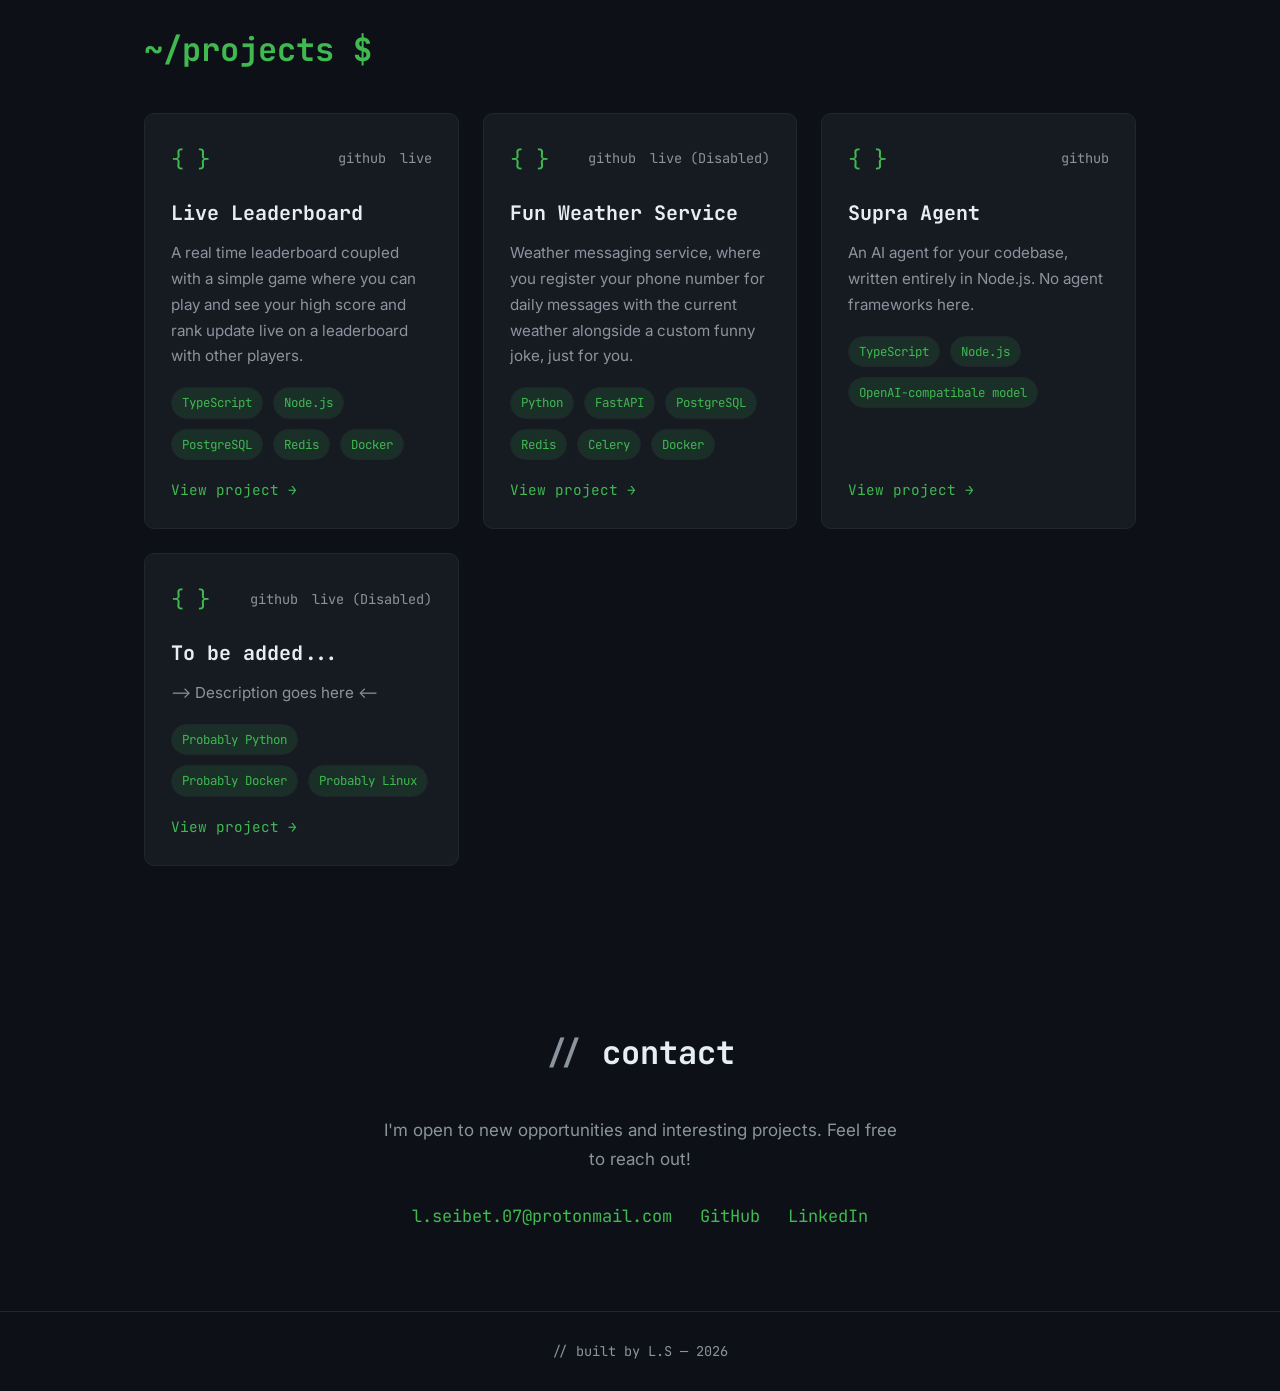
==== commit 23e3ee7f: "Modifiy portfolio page" ====
--- a/site/index.html
+++ b/site/index.html
@@ -17,7 +17,7 @@
   <!-- ===== Nav ===== -->
   <nav class="nav" aria-label="Primary">
     <div class="container nav__inner">
-      <a href="#top" class="nav__logo">&lt;superhack0r/&gt;</a>
+      <a href="#top" class="nav__logo">&lt;L.F.S&gt;</a>
 
       <button class="nav__toggle" aria-label="Toggle navigation menu" aria-expanded="false" aria-controls="nav-menu">
         <span></span><span></span><span></span>
@@ -230,7 +230,7 @@
           reach out!
         </p>
         <ul class="contact__links">
-          <li><a href="mailto:seibet.07@gmail.com">seibet.07@gmail.com</a></li>
+          <li><a href="mailto:l.seibet.07@protonmail.com">l.seibet.07@protonmail.com</a></li>
           <li><a href="https://github.com/Libelt-sudo" target="_blank" rel="noopener">GitHub</a></li>
           <li><a href="https://linkedin.com/in/luis-seibet-7b4734320" target="_blank" rel="noopener">LinkedIn</a></li>
         </ul>
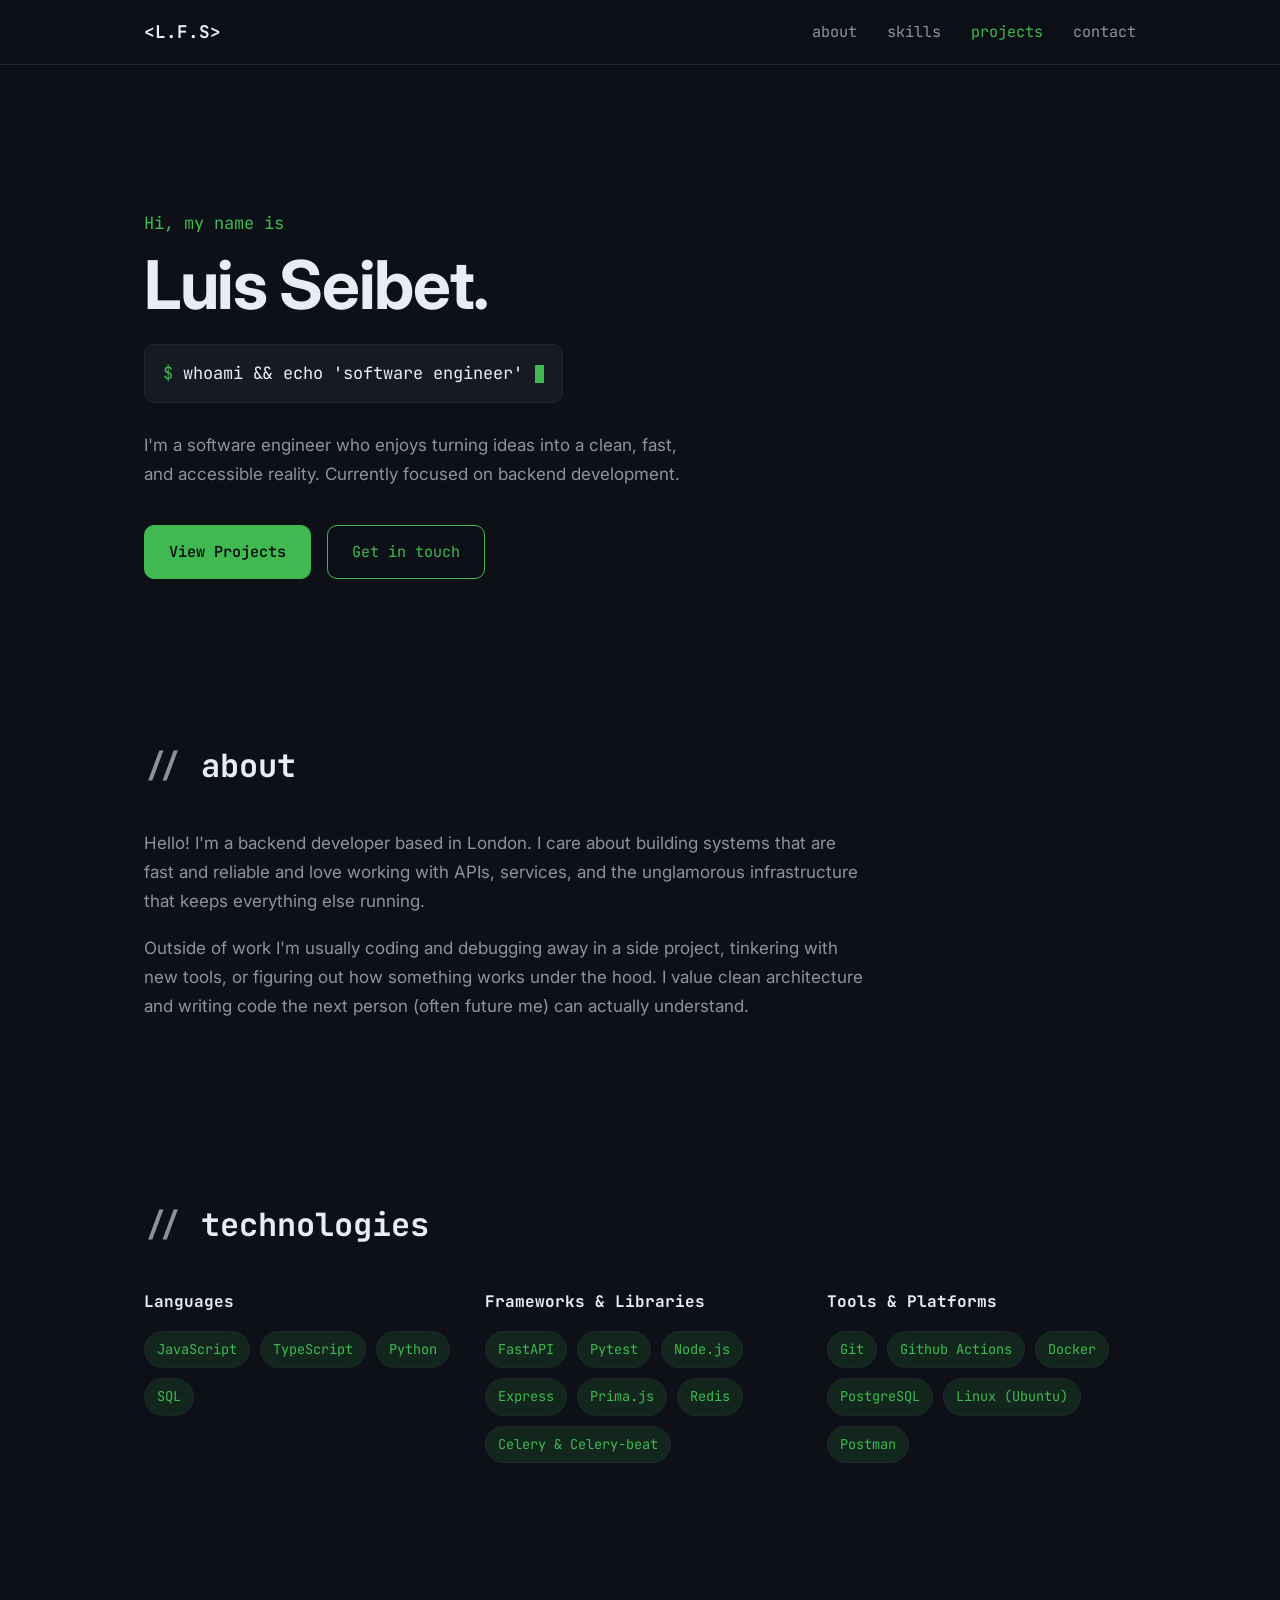
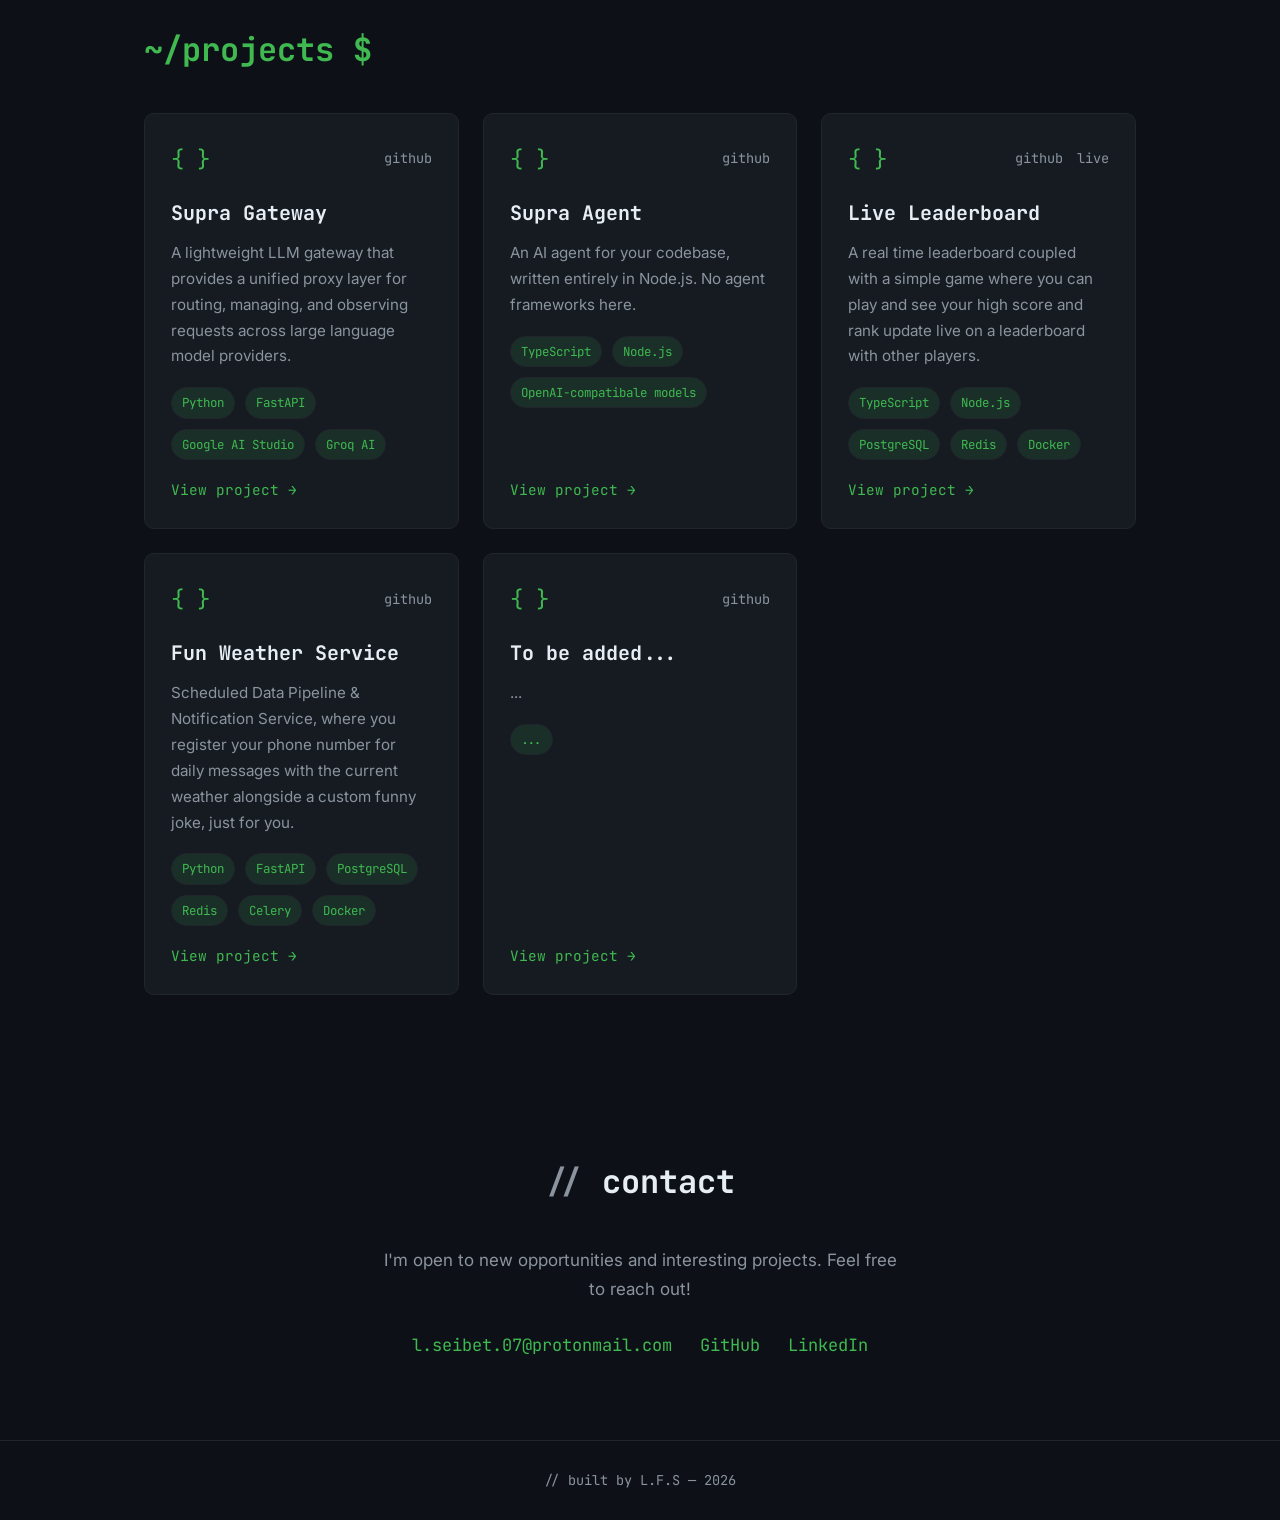
==== commit d291f6b9: "Add Supra Gateway to project roster" ====
--- a/site/index.html
+++ b/site/index.html
@@ -98,9 +98,13 @@
             <h3 class="skills__heading">Frameworks &amp; Libraries</h3>
             <ul class="tags">
               <li class="tag">FastAPI</li>
+              <li class="tag">Pytest</li>
               <li class="tag">Node.js</li>
               <li class="tag">Express</li>
-              <li class="tag">Django</li>
+              <li class="tag">Prima.js</li>
+              <li class="tag">Redis</li>
+              <li class="tag">Celery & Celery-beat</li>
+              
             </ul>
           </div>
 
@@ -108,11 +112,11 @@
             <h3 class="skills__heading">Tools &amp; Platforms</h3>
             <ul class="tags">
               <li class="tag">Git</li>
+              <li class="tag">Github Actions</li>
               <li class="tag">Docker</li>
               <li class="tag">PostgreSQL</li>
               <li class="tag">Linux (Ubuntu)</li>
               <li class="tag">Postman</li>
-              <li class="tag">Claude AI</li>
             </ul>
           </div>
         </div>
@@ -125,7 +129,53 @@
         <h2 class="section__title"><span class="prompt">~/projects $</span></h2>
 
         <div class="projects">
-          <!-- Project 1 -->
+
+
+          <!-- Supre Gateway -->
+          <article class="card">
+            <div class="card__top">
+              <span class="card__icon" aria-hidden="true">{ }</span>
+              <div class="card__links">
+                <a href="https://github.com/Libelt-sudo/supra-gateway" aria-label="Source code" title="Source code">github</a>
+              </div>
+            </div>
+            <h3 class="card__title">Supra Gateway</h3>
+            <p class="card__desc">
+                A lightweight LLM gateway that provides a unified proxy layer for routing, managing, 
+                and observing requests across large language model providers. 
+            </p>
+            <ul class="tags tags--small">
+              <li class="tag">Python</li>
+              <li class="tag">FastAPI</li>
+              <li class="tag">Google AI Studio</li>
+              <li class="tag">Groq AI</li>
+            </ul>
+            <a href="https://github.com/Libelt-sudo/supra-gateway" class="card__cta">View project &rarr;</a>
+          </article>
+
+
+          <!-- Supre Agent -->
+          <article class="card">
+            <div class="card__top">
+              <span class="card__icon" aria-hidden="true">{ }</span>
+              <div class="card__links">
+                <a href="https://github.com/Libelt-sudo/supra-agent" aria-label="Source code" title="Source code">github</a>
+              </div>
+            </div>
+            <h3 class="card__title">Supra Agent</h3>
+            <p class="card__desc">
+                An AI agent for your codebase, written entirely in Node.js. No agent frameworks here.
+            </p>
+            <ul class="tags tags--small">
+              <li class="tag">TypeScript</li>
+              <li class="tag">Node.js</li>
+              <li class="tag">OpenAI-compatibale models</li>
+            </ul>
+            <a href="https://github.com/Libelt-sudo/supra-agent" class="card__cta">View project &rarr;</a>
+          </article>
+
+
+          <!-- Leaderboard -->
           <article class="card">
             <div class="card__top">
               <span class="card__icon" aria-hidden="true">{ }</span>
@@ -151,18 +201,17 @@
             <a href="https://leaderboard.luis-seibet.com" class="card__cta">View project &rarr;</a>
           </article>
 
-          <!-- Project 2 -->
+          <!-- Fun weather -->
           <article class="card">
             <div class="card__top">
               <span class="card__icon" aria-hidden="true">{ }</span>
               <div class="card__links">
                 <a href="https://github.com/Libelt-sudo/fun_weather_backend" aria-label="Source code" title="Source code">github</a>
-                <a href="#" aria-label="Live demo" title="Live demo">live (Disabled)</a>
               </div>
             </div>
             <h3 class="card__title">Fun Weather Service</h3>
             <p class="card__desc">
-              Weather messaging service, where you register 
+              Scheduled Data Pipeline & Notification Service, where you register 
               your phone number for daily messages with the current weather alongside a custom funny joke, 
               just for you.
             </p>
@@ -177,43 +226,20 @@
             <a href="#" class="card__cta">View project &rarr;</a>
           </article>
 
-
-          <article class="card">
-            <div class="card__top">
-              <span class="card__icon" aria-hidden="true">{ }</span>
-              <div class="card__links">
-                <a href="https://github.com/Libelt-sudo/supra-agent" aria-label="Source code" title="Source code">github</a>
-              </div>
-            </div>
-            <h3 class="card__title">Supra Agent</h3>
-            <p class="card__desc">
-                An AI agent for your codebase, written entirely in Node.js. No agent frameworks here.
-            </p>
-            <ul class="tags tags--small">
-              <li class="tag">TypeScript</li>
-              <li class="tag">Node.js</li>
-              <li class="tag">OpenAI-compatibale model</li>
-            </ul>
-            <a href="https://github.com/Libelt-sudo/supra-agent" class="card__cta">View project &rarr;</a>
-          </article>
-
           <!-- Project 3 -->
           <article class="card">
             <div class="card__top">
               <span class="card__icon" aria-hidden="true">{ }</span>
               <div class="card__links">
                 <a href="#" aria-label="Source code" title="Source code">github</a>
-                <a href="#" aria-label="Live demo" title="Live demo">live (Disabled)</a>
               </div>
             </div>
             <h3 class="card__title">To be added...</h3>
             <p class="card__desc">
-              --> Description goes here <--
-            </p>
-            <ul class="tags tags--small">
-              <li class="tag">Probably Python</li>
-              <li class="tag">Probably Docker</li>
-              <li class="tag">Probably Linux</li>
+              ...
+            </p>
+            <ul class="tags tags--small">
+              <li class="tag">...</li>
             </ul>
             <a href="#" class="card__cta">View project &rarr;</a>
           </article>
@@ -241,7 +267,7 @@
   <!-- ===== Footer ===== -->
   <footer class="footer">
     <div class="container">
-      <p><span class="comment">// </span>built by L.S &mdash; <span id="year"></span></p>
+      <p><span class="comment">// </span>built by L.F.S &mdash; <span id="year"></span></p>
     </div>
   </footer>
 
